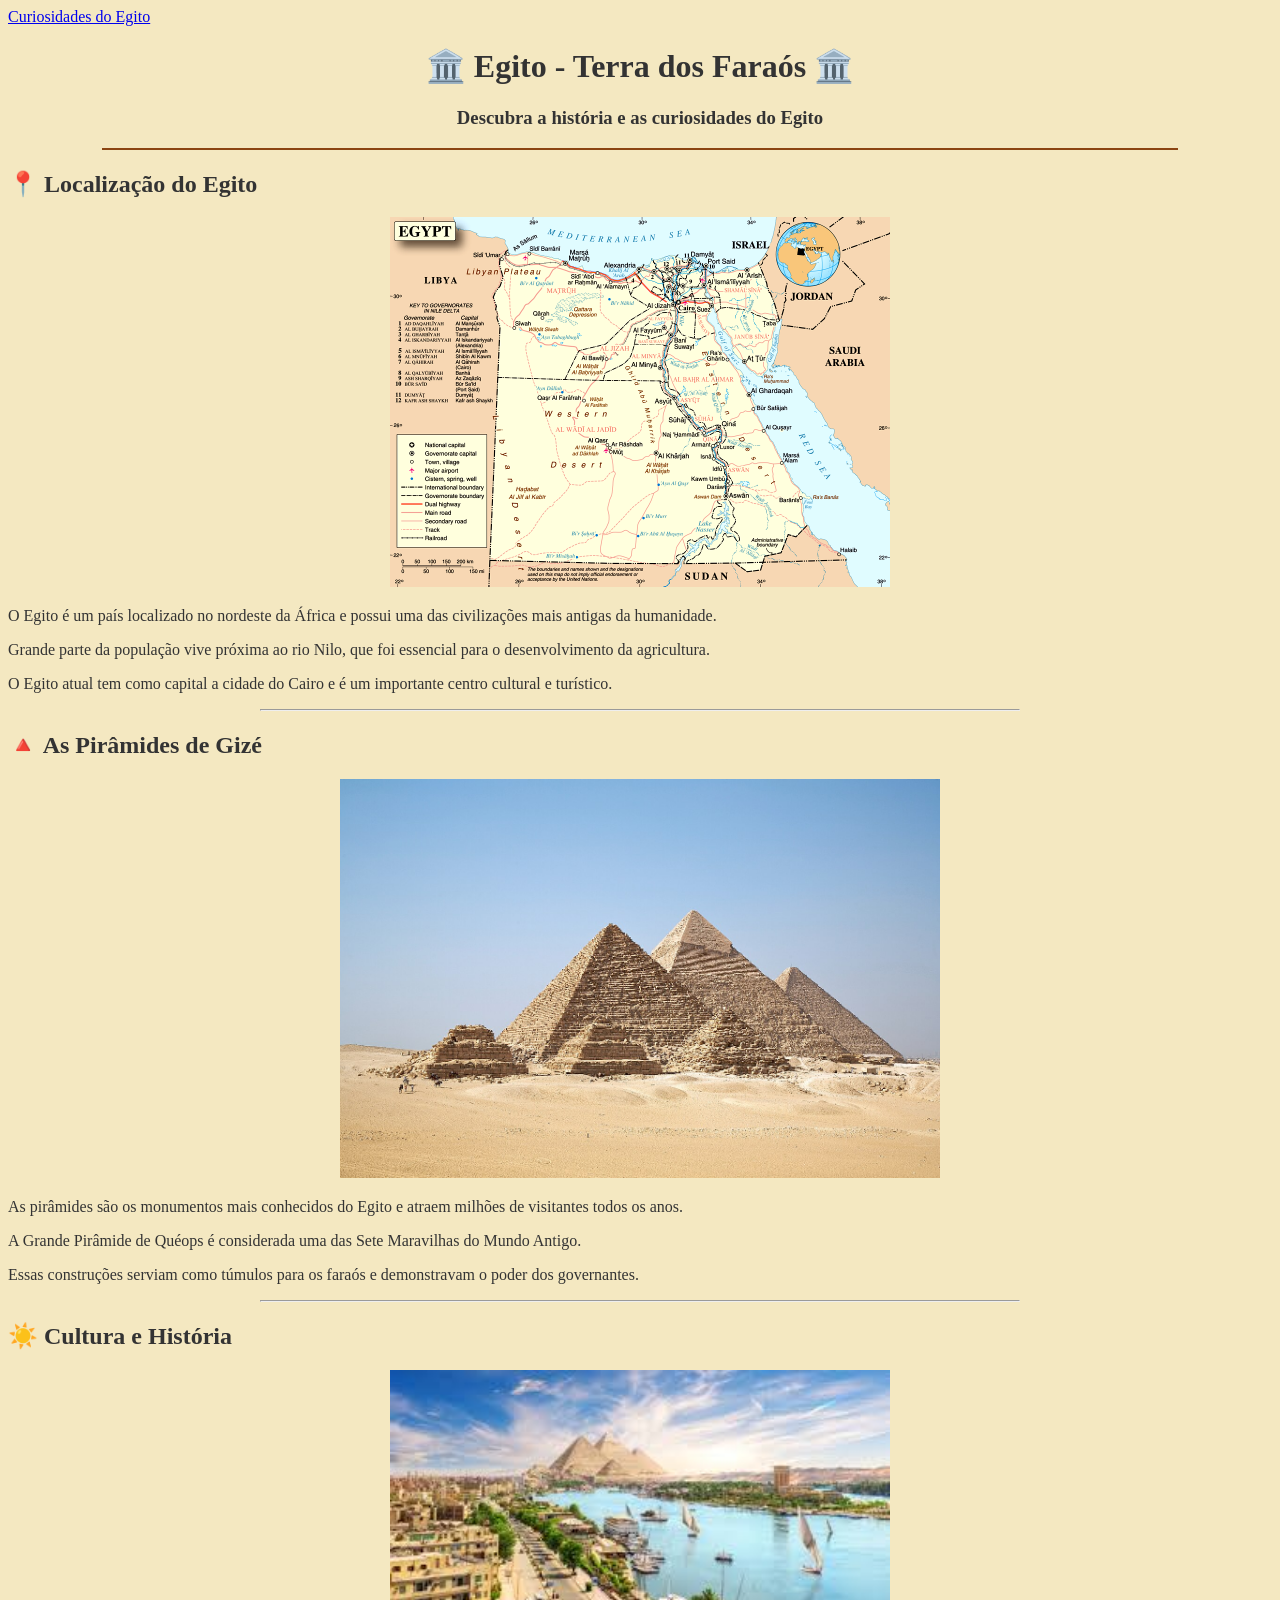
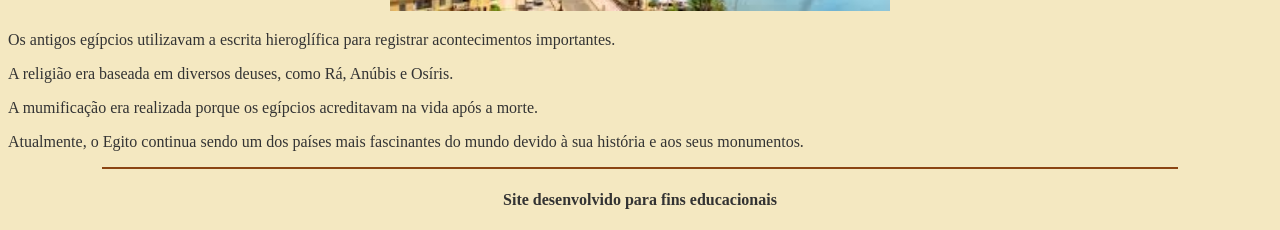
==== index.html @ 4d28ef53 ".S" ====
<!DOCTYPE html>
<html lang="en">
<head>
    <meta charset="UTF-8">
    <meta name="viewport" content="width=device-width, initial-scale=1.0">
    <title>Egito - Terra dos Faraós</title>
    <link rel="styleshet" href="style.css">
</head>

<body bgcolor="#F4E8C1" text="#333333">

<header>  <a href="https://ciatrip.com/egito-10-curiosidades/"> Curiosidades do Egito </a>  </header>
   

<center>
    <h1>🏛️ Egito - Terra dos Faraós 🏛️</h1>
    <h3>Descubra a história e as curiosidades do Egito</h3>
</center>

<hr width="85%" color="#8B4513">

<h2>📍 Localização do Egito</h2>

<center>
<img class="Mapa" src="mapa-do-egito-atual.png"
alt="Mapa do Egito"
width="500">
</center>

<p>
O Egito é um país localizado no nordeste da África e possui uma das civilizações mais antigas da humanidade.
</p>

<p>
Grande parte da população vive próxima ao rio Nilo, que foi essencial para o desenvolvimento da agricultura.
</p>

<p>
O Egito atual tem como capital a cidade do Cairo e é um importante centro cultural e turístico.
</p>

<hr width="60%">

<h2>🔺 As Pirâmides de Gizé</h2>

<center>
<img class="Pirâmides" src="All_Gizah_Pyramids.jpg"
alt="Pirâmides de Gizé"
width="600">
</center>

<p>
As pirâmides são os monumentos mais conhecidos do Egito e atraem milhões de visitantes todos os anos.
</p>

<p>
A Grande Pirâmide de Quéops é considerada uma das Sete Maravilhas do Mundo Antigo.
</p>

<p>
Essas construções serviam como túmulos para os faraós e demonstravam o poder dos governantes.
</p>

<hr width="60%">

<h2>☀️ Cultura e História</h2>

<center>
<img class="Nilo" src="images.jpeg"
alt="Paisagem do Egito"
width="500">
</center>

<p>
Os antigos egípcios utilizavam a escrita hieroglífica para registrar acontecimentos importantes.
</p>

<p>
A religião era baseada em diversos deuses, como Rá, Anúbis e Osíris.
</p>

<p>
A mumificação era realizada porque os egípcios acreditavam na vida após a morte.
</p>

<p>
Atualmente, o Egito continua sendo um dos países mais fascinantes do mundo devido à sua história e aos seus monumentos.
</p>

<hr width="85%" color="#8B4513">

<center>
<h4>Site desenvolvido para fins educacionais</h4>
</center>

</body>
</html>
---- style.css ----
body{
    background-color: indigo;
}
h1{
    color: aquamarine;
    font-style: unset;
}
.Mapa{width: 110%;}
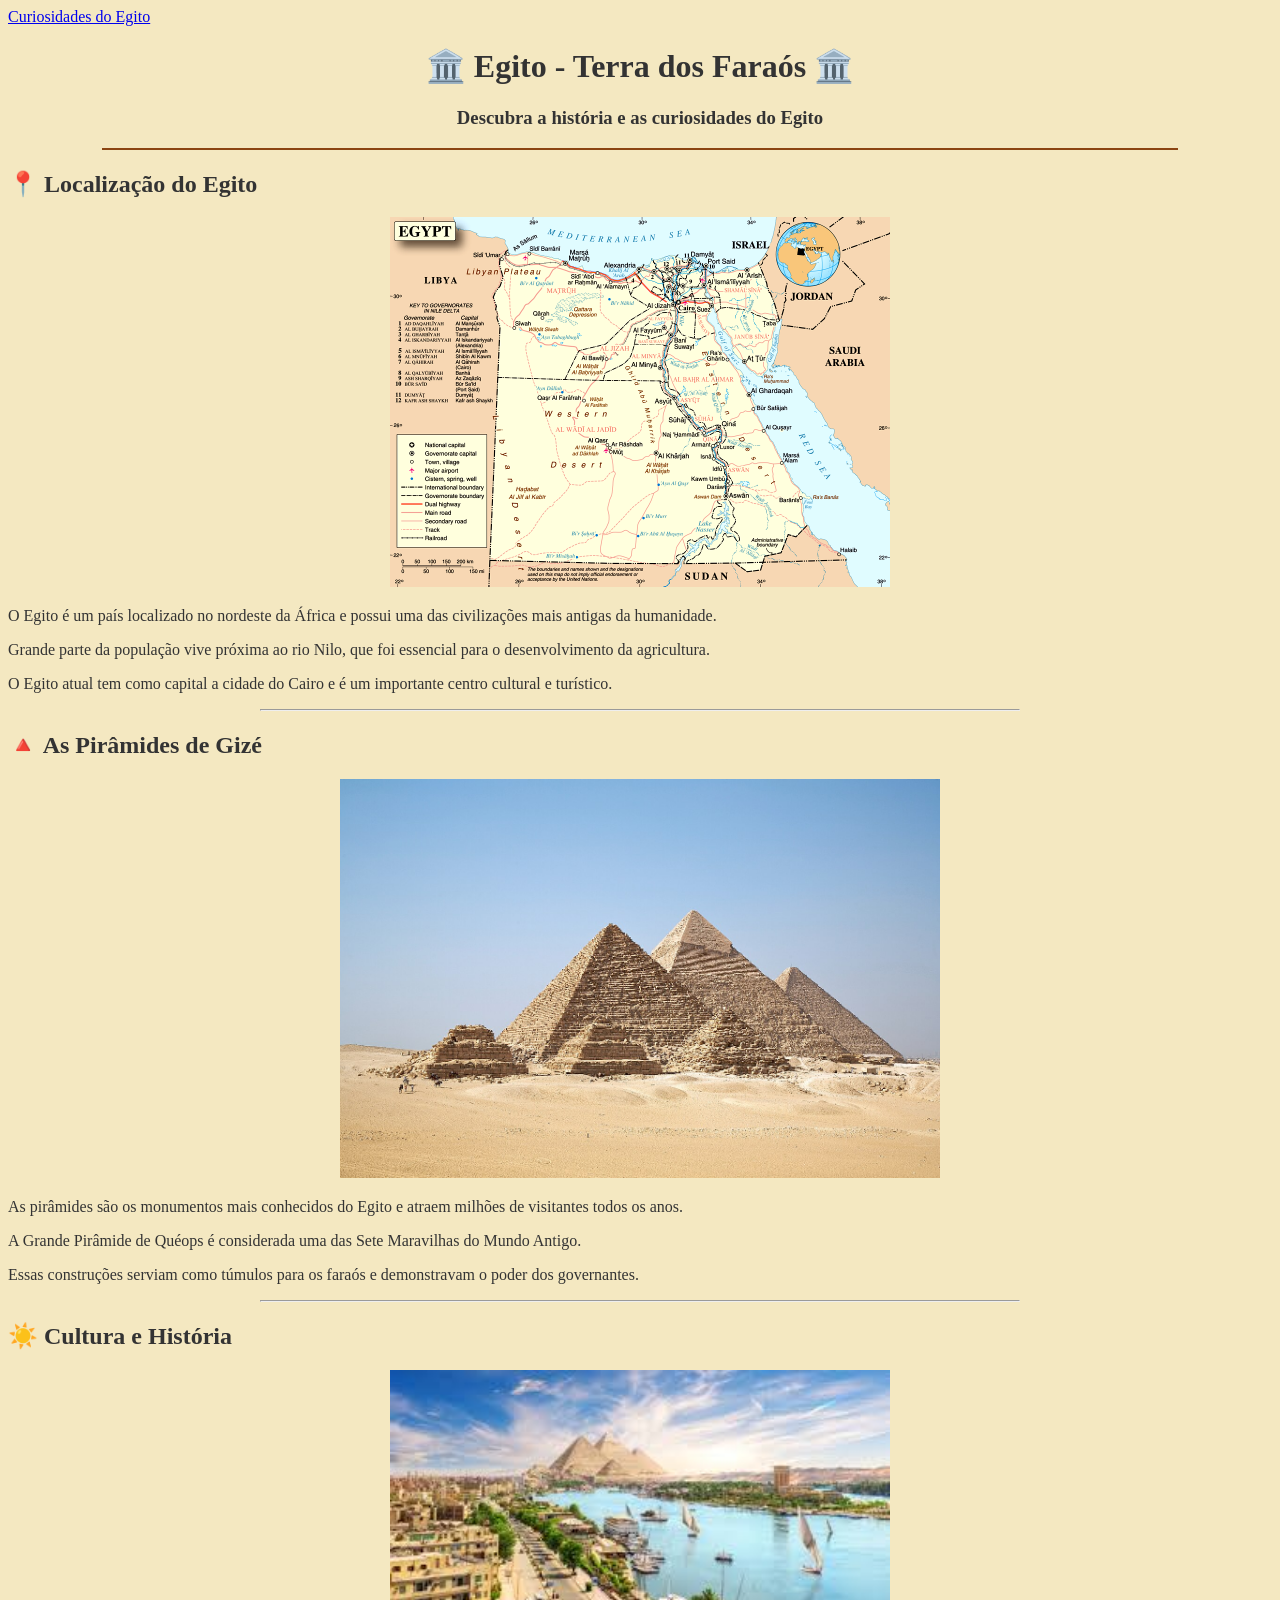
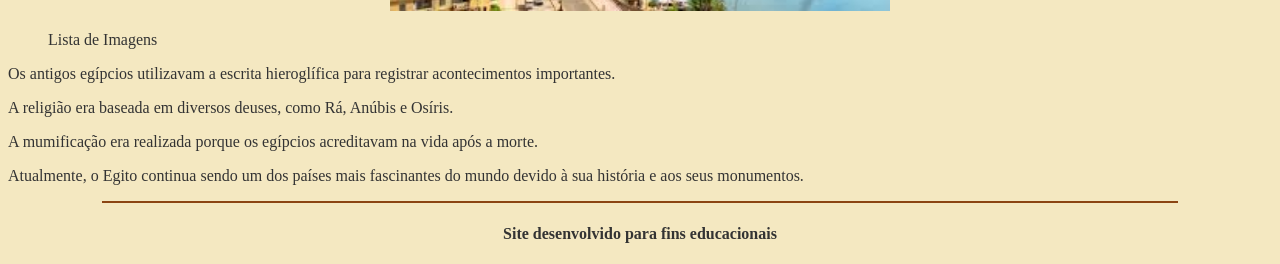
==== commit 0f5a85db: "...." ====
--- a/index.html
+++ b/index.html
@@ -71,6 +71,8 @@
 width="500">
 </center>
 
+<ul>Lista de Imagens</ul>
+
 <p>
 Os antigos egípcios utilizavam a escrita hieroglífica para registrar acontecimentos importantes.
 </p>
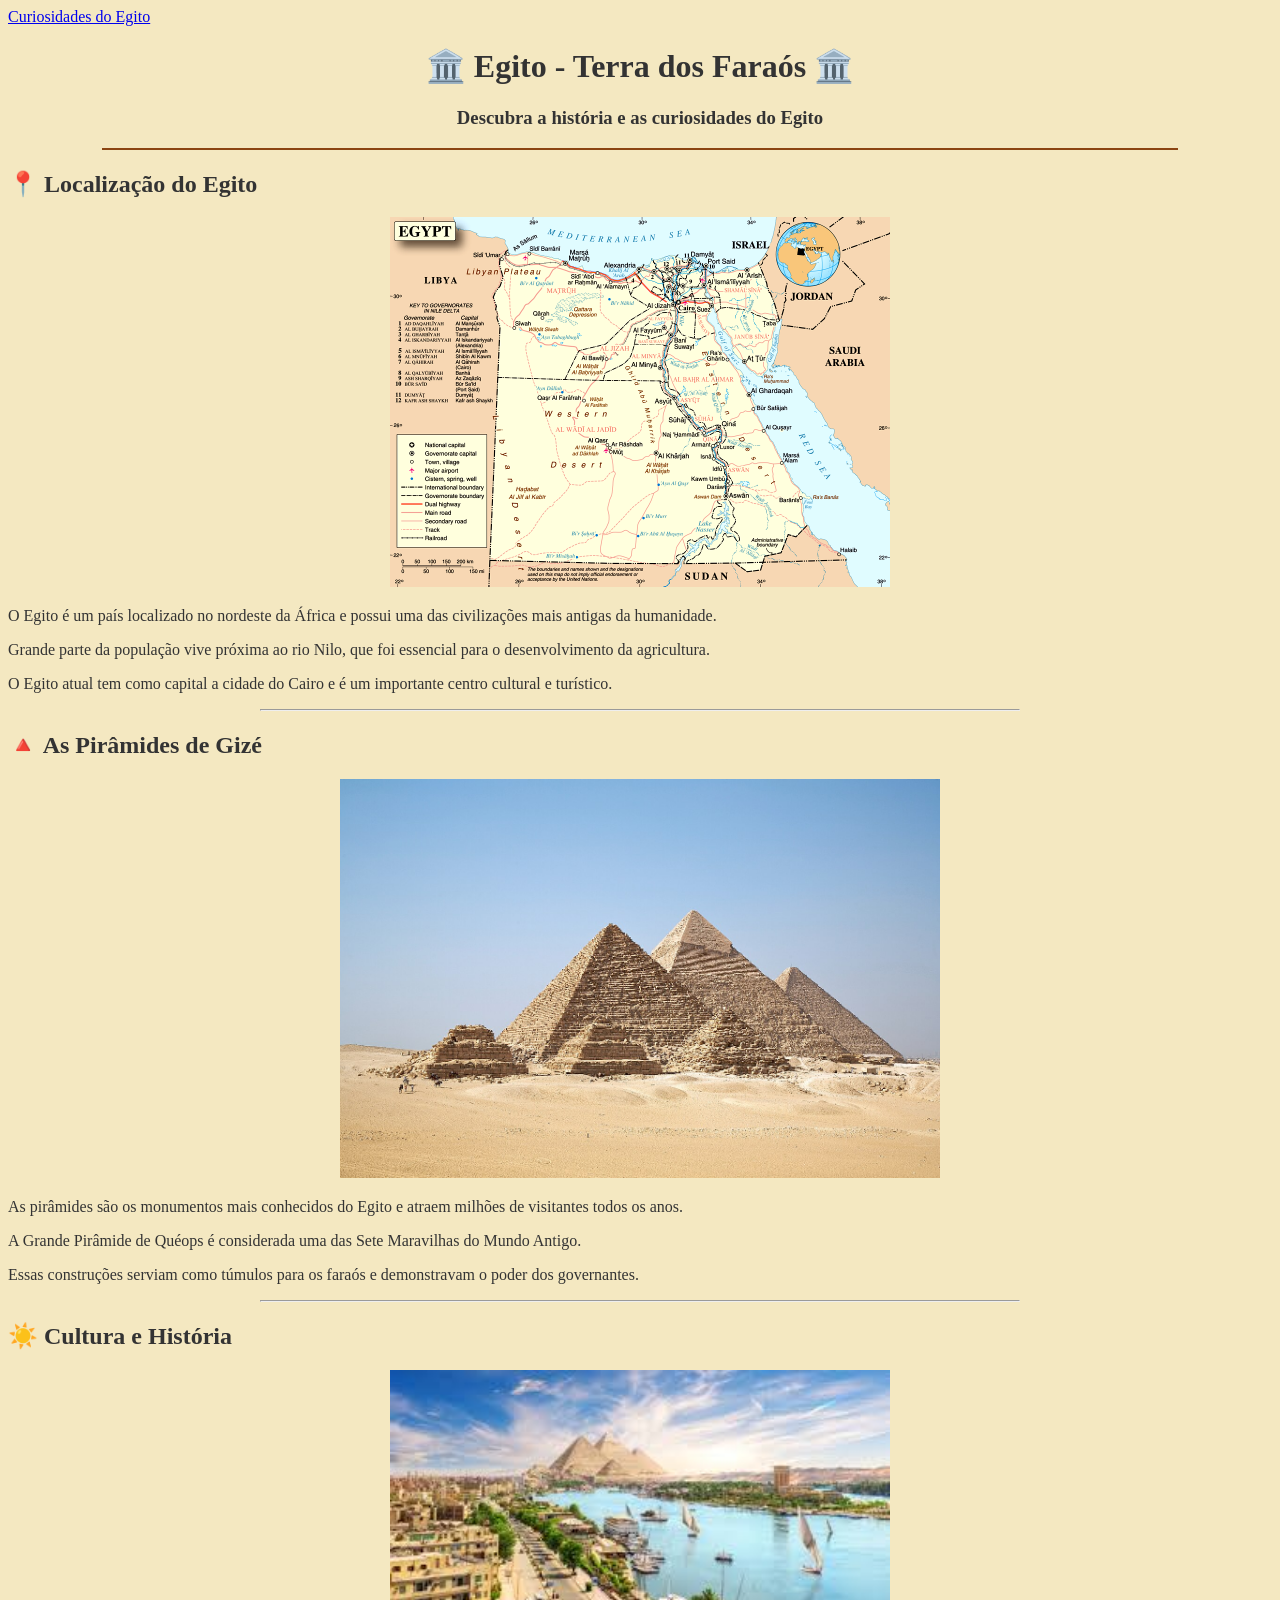
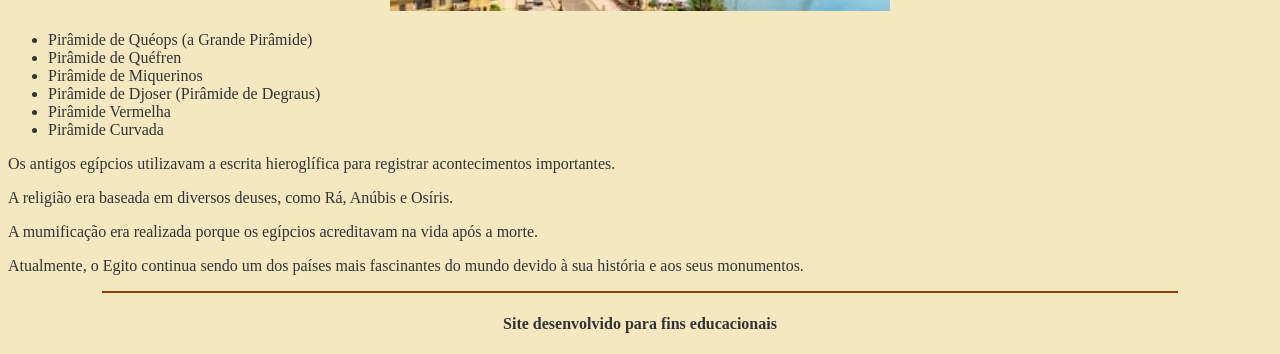
==== commit 028f0221: "SAAAAAAAFGHghhFhgdhjbdsbfhjsd" ====
--- a/index.html
+++ b/index.html
@@ -71,7 +71,14 @@
 width="500">
 </center>
 
-<ul>Lista de Imagens</ul>
+<ul>
+<li>Pirâmide de Quéops (a Grande Pirâmide)</li>
+<li>Pirâmide de Quéfren</li>
+<li>Pirâmide de Miquerinos</li>
+<li>Pirâmide de Djoser (Pirâmide de Degraus)</li>
+<li>Pirâmide Vermelha</li>
+<li>Pirâmide Curvada</li>
+</ul>
 
 <p>
 Os antigos egípcios utilizavam a escrita hieroglífica para registrar acontecimentos importantes.
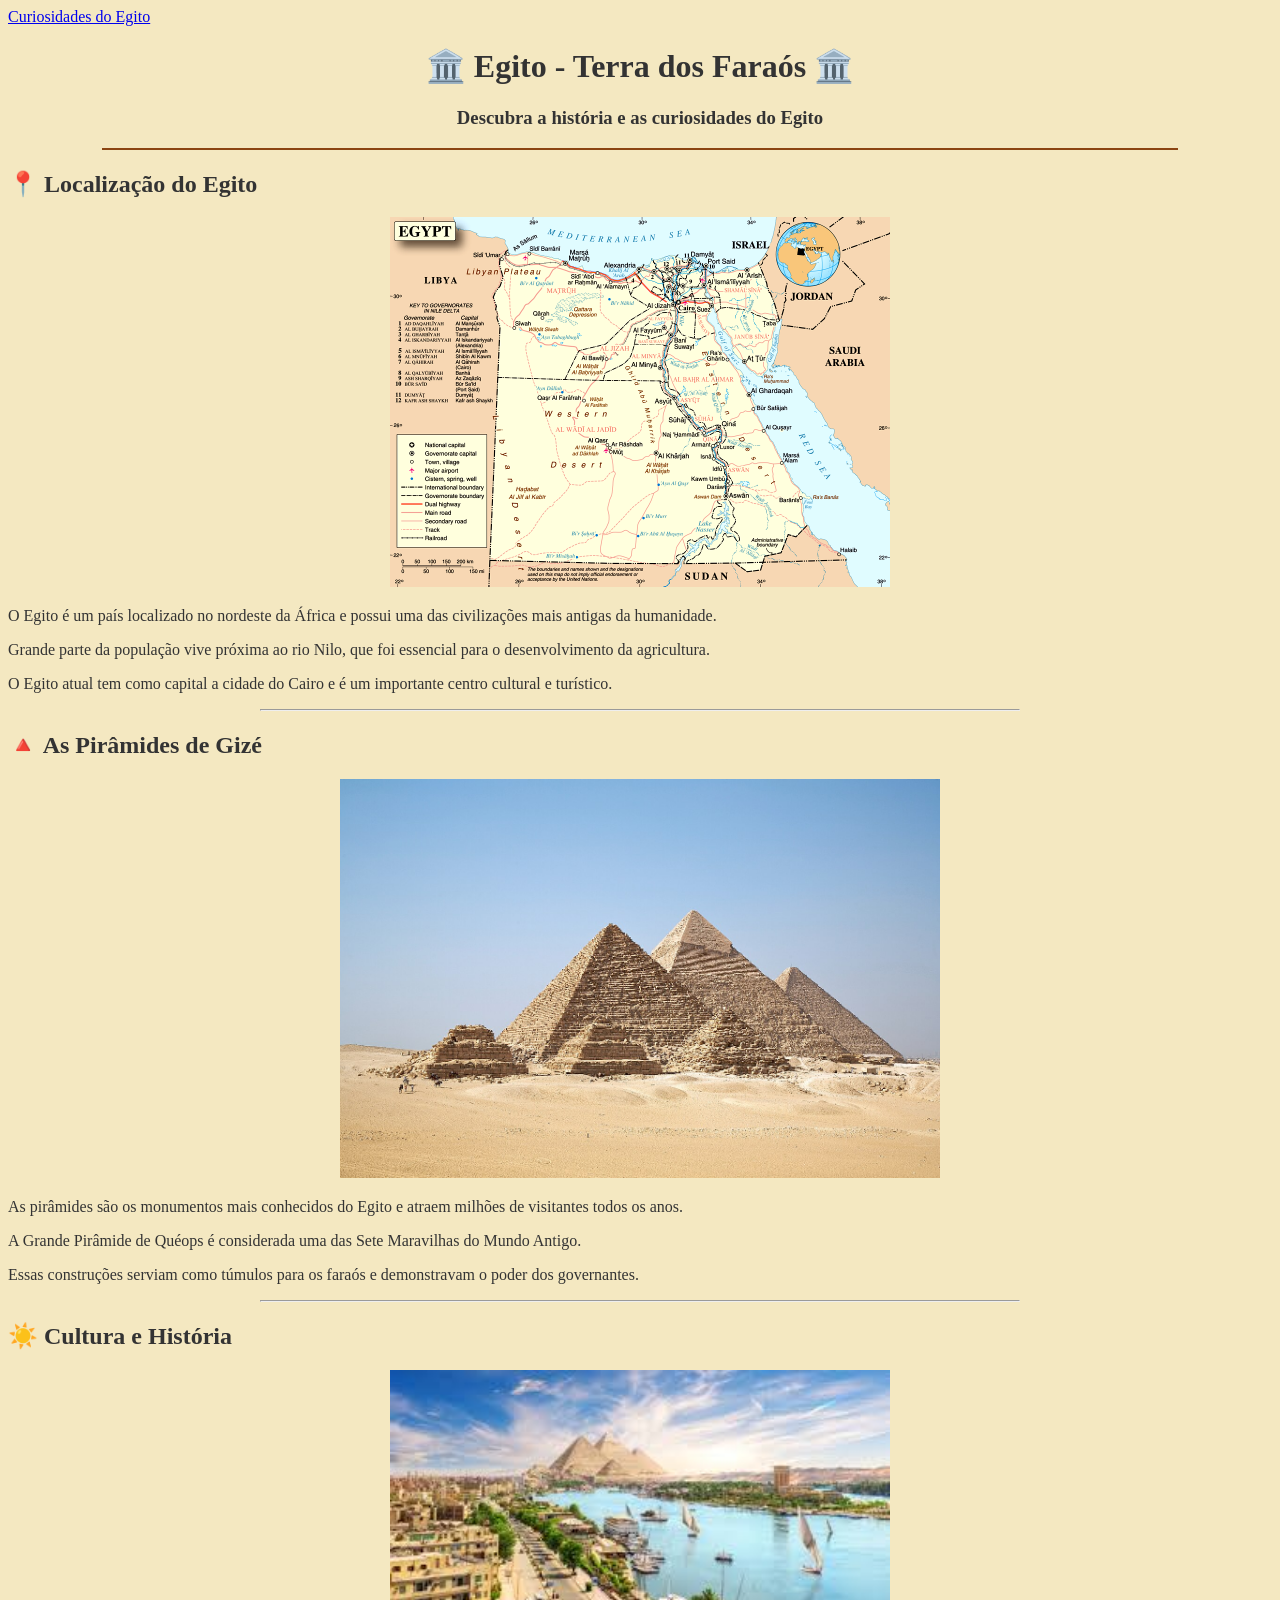
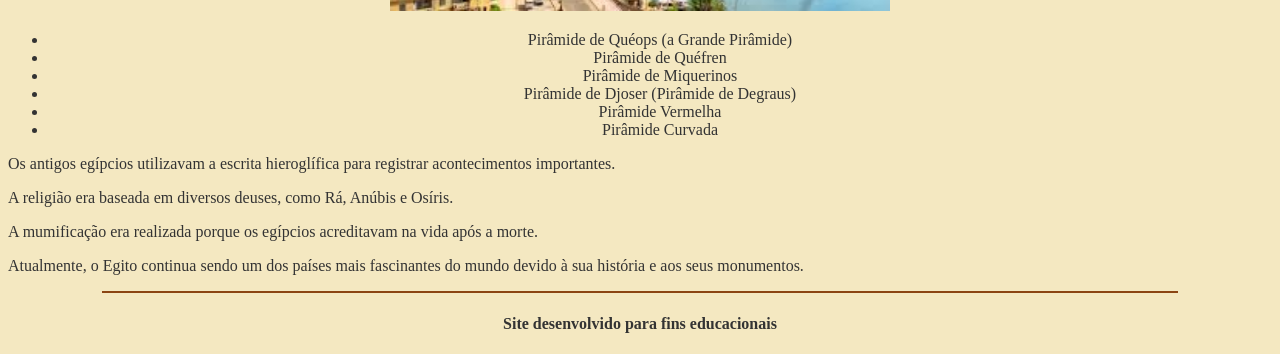
==== commit d916ad17: "FRoi" ====
--- a/index.html
+++ b/index.html
@@ -71,14 +71,24 @@
 width="500">
 </center>
 
+<center>
 <ul>
-<li>Pirâmide de Quéops (a Grande Pirâmide)</li>
-<li>Pirâmide de Quéfren</li>
-<li>Pirâmide de Miquerinos</li>
-<li>Pirâmide de Djoser (Pirâmide de Degraus)</li>
-<li>Pirâmide Vermelha</li>
-<li>Pirâmide Curvada</li>
+
+    <li>Pirâmide de Quéops (a Grande Pirâmide)</li>
+
+    <li>Pirâmide de Quéfren</li>
+
+    <li>Pirâmide de Miquerinos</li>
+
+    <li>Pirâmide de Djoser (Pirâmide de Degraus)</li>
+
+    <li>Pirâmide Vermelha</li>
+
+    <li>Pirâmide Curvada</li>
+
 </ul>
+
+</center>
 
 <p>
 Os antigos egípcios utilizavam a escrita hieroglífica para registrar acontecimentos importantes.
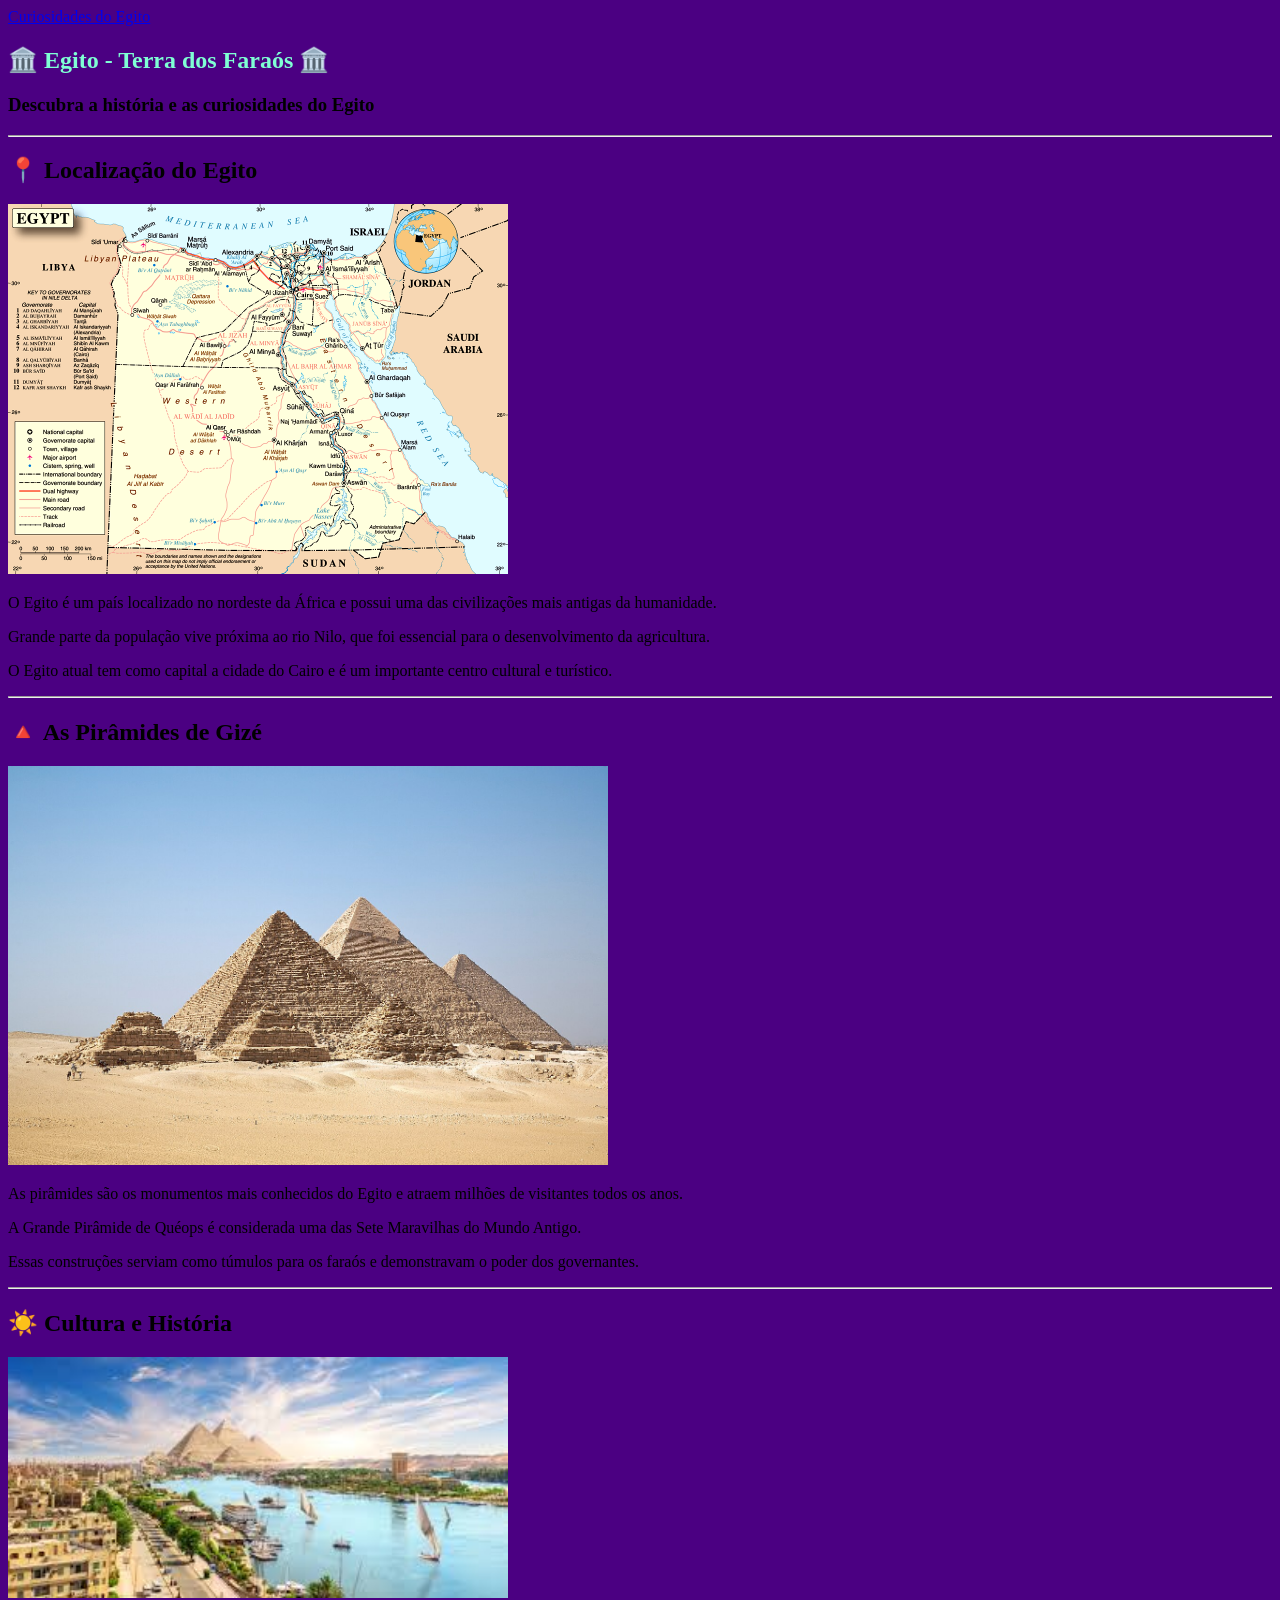
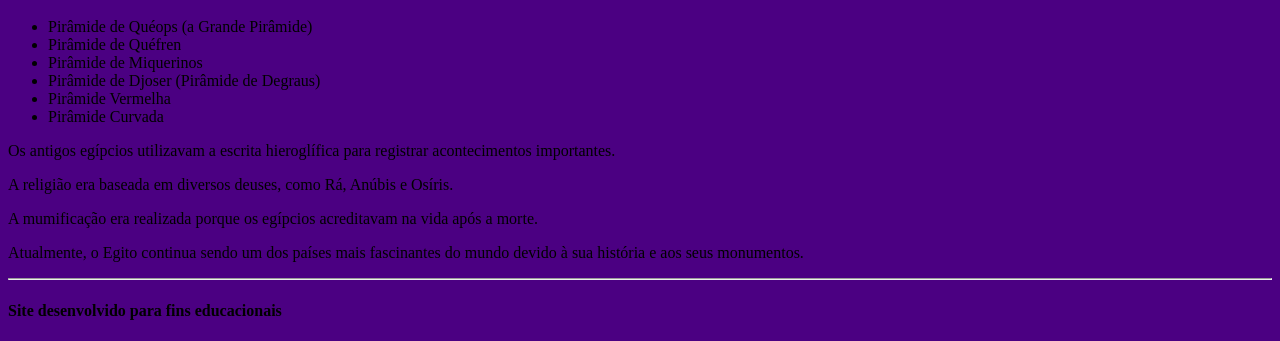
==== commit 1a64f0f8: "Update index.html" ====
--- a/index.html
+++ b/index.html
@@ -1,116 +1,135 @@
+
 <!DOCTYPE html>
-<html lang="en">
+<html lang="pt-BR">
 <head>
     <meta charset="UTF-8">
     <meta name="viewport" content="width=device-width, initial-scale=1.0">
+
     <title>Egito - Terra dos Faraós</title>
-    <link rel="styleshet" href="style.css">
+
+    <link rel="stylesheet" href="style.css">
 </head>
 
-<body bgcolor="#F4E8C1" text="#333333">
+<body>
 
-<header>  <a href="https://ciatrip.com/egito-10-curiosidades/"> Curiosidades do Egito </a>  </header>
-   
+    <header>
+        <a href="https://ciatrip.com/egito-10-curiosidades/">
+            Curiosidades do Egito
+        </a>
+    </header>
 
-<center>
-    <h1>🏛️ Egito - Terra dos Faraós 🏛️</h1>
-    <h3>Descubra a história e as curiosidades do Egito</h3>
-</center>
+    <main>
+        <section class="introducao">
+            <h1>🏛️ Egito - Terra dos Faraós 🏛️</h1>
+            <h3>Descubra a história e as curiosidades do Egito</h3>
+        </section>
 
-<hr width="85%" color="#8B4513">
+        <hr class="divisoria-principal">
 
-<h2>📍 Localização do Egito</h2>
+        <section>
+            <h2>📍 Localização do Egito</h2>
 
-<center>
-<img class="Mapa" src="mapa-do-egito-atual.png"
-alt="Mapa do Egito"
-width="500">
-</center>
+            <div class="imagem-centralizada">
+                <img class="mapa"
+                     src="mapa-do-egito-atual.png"
+                     alt="Mapa do Egito"
+                     width="500">
+            </div>
 
-<p>
-O Egito é um país localizado no nordeste da África e possui uma das civilizações mais antigas da humanidade.
-</p>
+            <p>
+                O Egito é um país localizado no nordeste da África
+                e possui uma das civilizações mais antigas da humanidade.
+            </p>
 
-<p>
-Grande parte da população vive próxima ao rio Nilo, que foi essencial para o desenvolvimento da agricultura.
-</p>
+            <p>
+                Grande parte da população vive próxima ao rio Nilo,
+                que foi essencial para o desenvolvimento da agricultura.
+            </p>
 
-<p>
-O Egito atual tem como capital a cidade do Cairo e é um importante centro cultural e turístico.
-</p>
+            <p>
+                O Egito atual tem como capital a cidade do Cairo
+                e é um importante centro cultural e turístico.
+            </p>
+        </section>
 
-<hr width="60%">
+        <hr class="divisoria-secao">
 
-<h2>🔺 As Pirâmides de Gizé</h2>
+        <section>
+            <h2>🔺 As Pirâmides de Gizé</h2>
 
-<center>
-<img class="Pirâmides" src="All_Gizah_Pyramids.jpg"
-alt="Pirâmides de Gizé"
-width="600">
-</center>
+            <div class="imagem-centralizada">
+                <img class="piramides"
+                     src="All_Gizah_Pyramids.jpg"
+                     alt="Pirâmides de Gizé"
+                     width="600">
+            </div>
 
-<p>
-As pirâmides são os monumentos mais conhecidos do Egito e atraem milhões de visitantes todos os anos.
-</p>
+            <p>
+                As pirâmides são os monumentos mais conhecidos do Egito
+                e atraem milhões de visitantes todos os anos.
+            </p>
 
-<p>
-A Grande Pirâmide de Quéops é considerada uma das Sete Maravilhas do Mundo Antigo.
-</p>
+            <p>
+                A Grande Pirâmide de Quéops é considerada uma das
+                Sete Maravilhas do Mundo Antigo.
+            </p>
 
-<p>
-Essas construções serviam como túmulos para os faraós e demonstravam o poder dos governantes.
-</p>
+            <p>
+                Essas construções serviam como túmulos para os faraós
+                e demonstravam o poder dos governantes.
+            </p>
+        </section>
 
-<hr width="60%">
+        <hr class="divisoria-secao">
 
-<h2>☀️ Cultura e História</h2>
+        <section>
+            <h2>☀️ Cultura e História</h2>
 
-<center>
-<img class="Nilo" src="images.jpeg"
-alt="Paisagem do Egito"
-width="500">
-</center>
+            <div class="imagem-centralizada">
+                <img class="nilo"
+                     src="images.jpeg"
+                     alt="Paisagem do Egito"
+                     width="500">
+            </div>
 
-<center>
-<ul>
+            <ul class="lista-piramides">
+                <li>Pirâmide de Quéops (a Grande Pirâmide)</li>
+                <li>Pirâmide de Quéfren</li>
+                <li>Pirâmide de Miquerinos</li>
+                <li>Pirâmide de Djoser (Pirâmide de Degraus)</li>
+                <li>Pirâmide Vermelha</li>
+                <li>Pirâmide Curvada</li>
+            </ul>
 
-    <li>Pirâmide de Quéops (a Grande Pirâmide)</li>
+            <p>
+                Os antigos egípcios utilizavam a escrita hieroglífica
+                para registrar acontecimentos importantes.
+            </p>
 
-    <li>Pirâmide de Quéfren</li>
+            <p>
+                A religião era baseada em diversos deuses,
+                como Rá, Anúbis e Osíris.
+            </p>
 
-    <li>Pirâmide de Miquerinos</li>
+            <p>
+                A mumificação era realizada porque os egípcios
+                acreditavam na vida após a morte.
+            </p>
 
-    <li>Pirâmide de Djoser (Pirâmide de Degraus)</li>
+            <p>
+                Atualmente, o Egito continua sendo um dos países
+                mais fascinantes do mundo devido à sua história
+                e aos seus monumentos.
+            </p>
+        </section>
 
-    <li>Pirâmide Vermelha</li>
+        <hr class="divisoria-principal">
 
-    <li>Pirâmide Curvada</li>
+    </main>
 
-</ul>
-
-</center>
-
-<p>
-Os antigos egípcios utilizavam a escrita hieroglífica para registrar acontecimentos importantes.
-</p>
-
-<p>
-A religião era baseada em diversos deuses, como Rá, Anúbis e Osíris.
-</p>
-
-<p>
-A mumificação era realizada porque os egípcios acreditavam na vida após a morte.
-</p>
-
-<p>
-Atualmente, o Egito continua sendo um dos países mais fascinantes do mundo devido à sua história e aos seus monumentos.
-</p>
-
-<hr width="85%" color="#8B4513">
-
-<center>
-<h4>Site desenvolvido para fins educacionais</h4>
-</center>
+    <footer>
+        <h4>Site desenvolvido para fins educacionais</h4>
+    </footer>
 
 </body>
 </html>
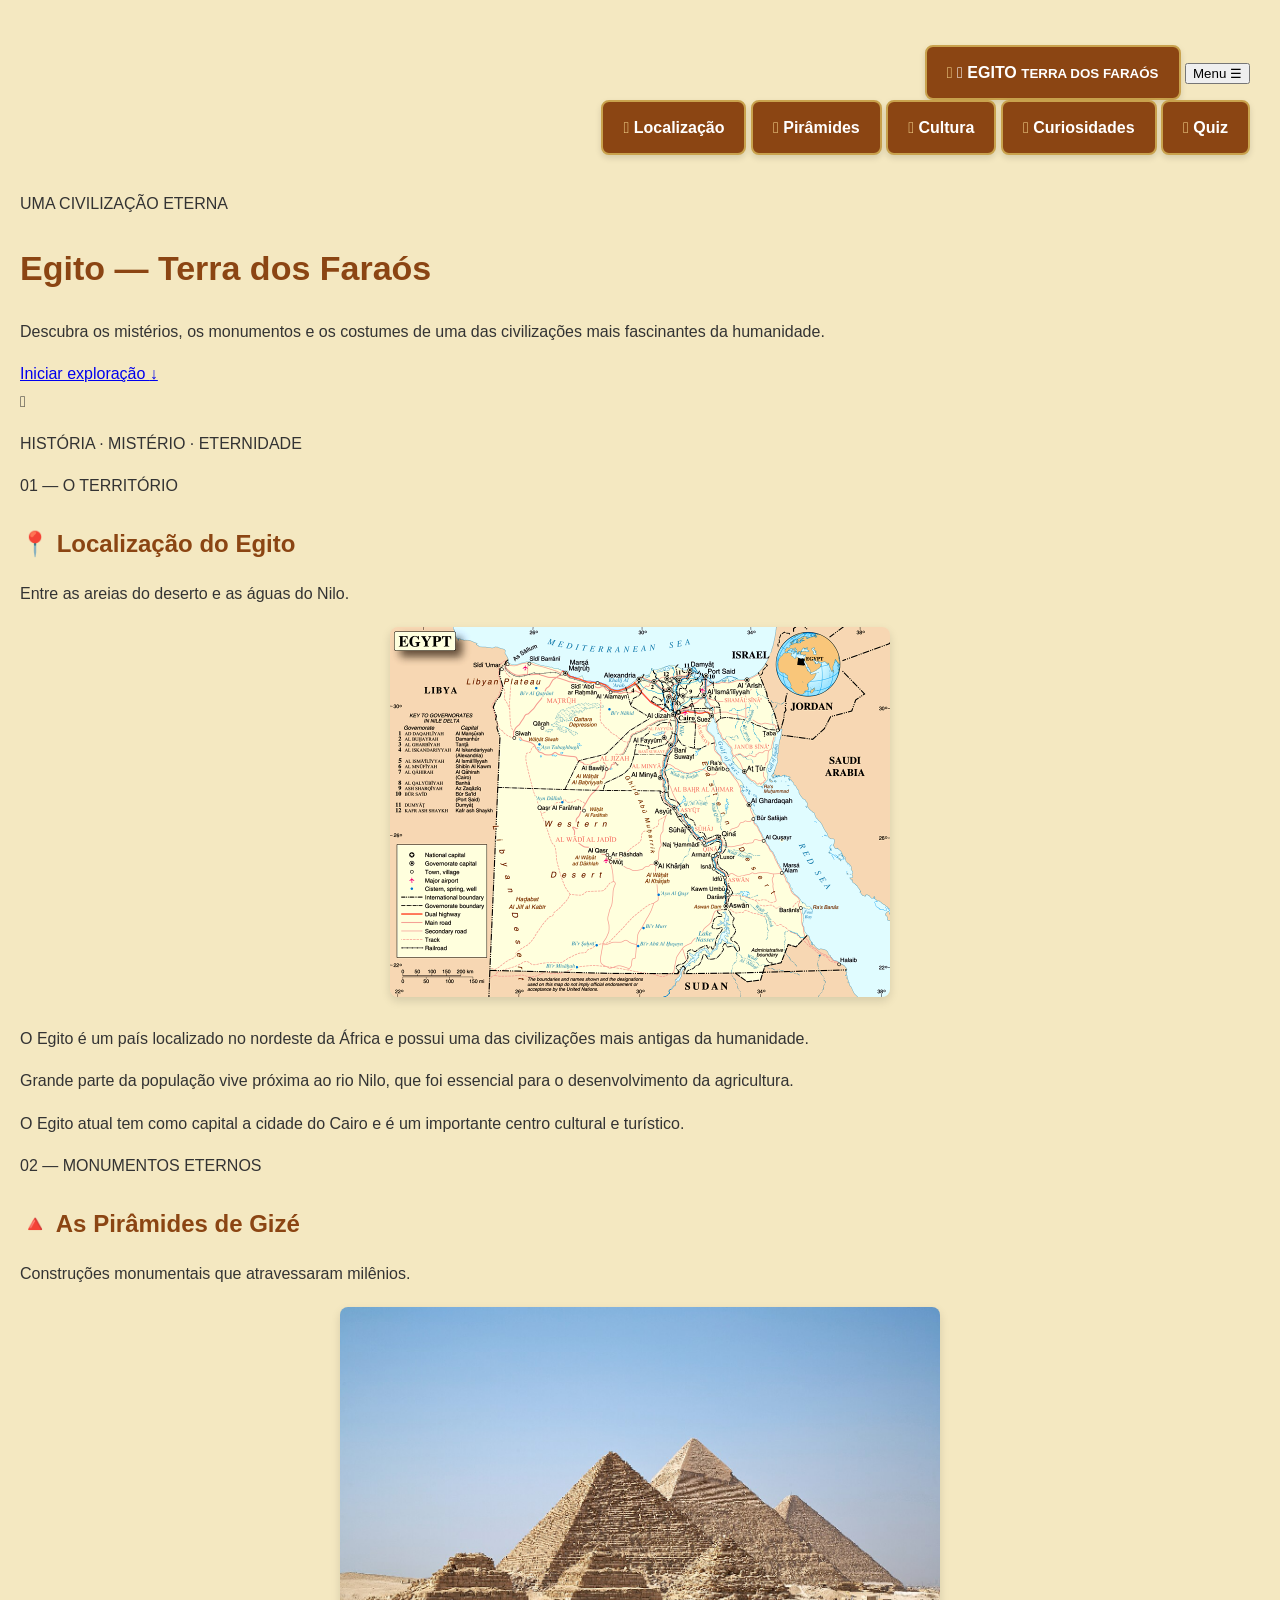
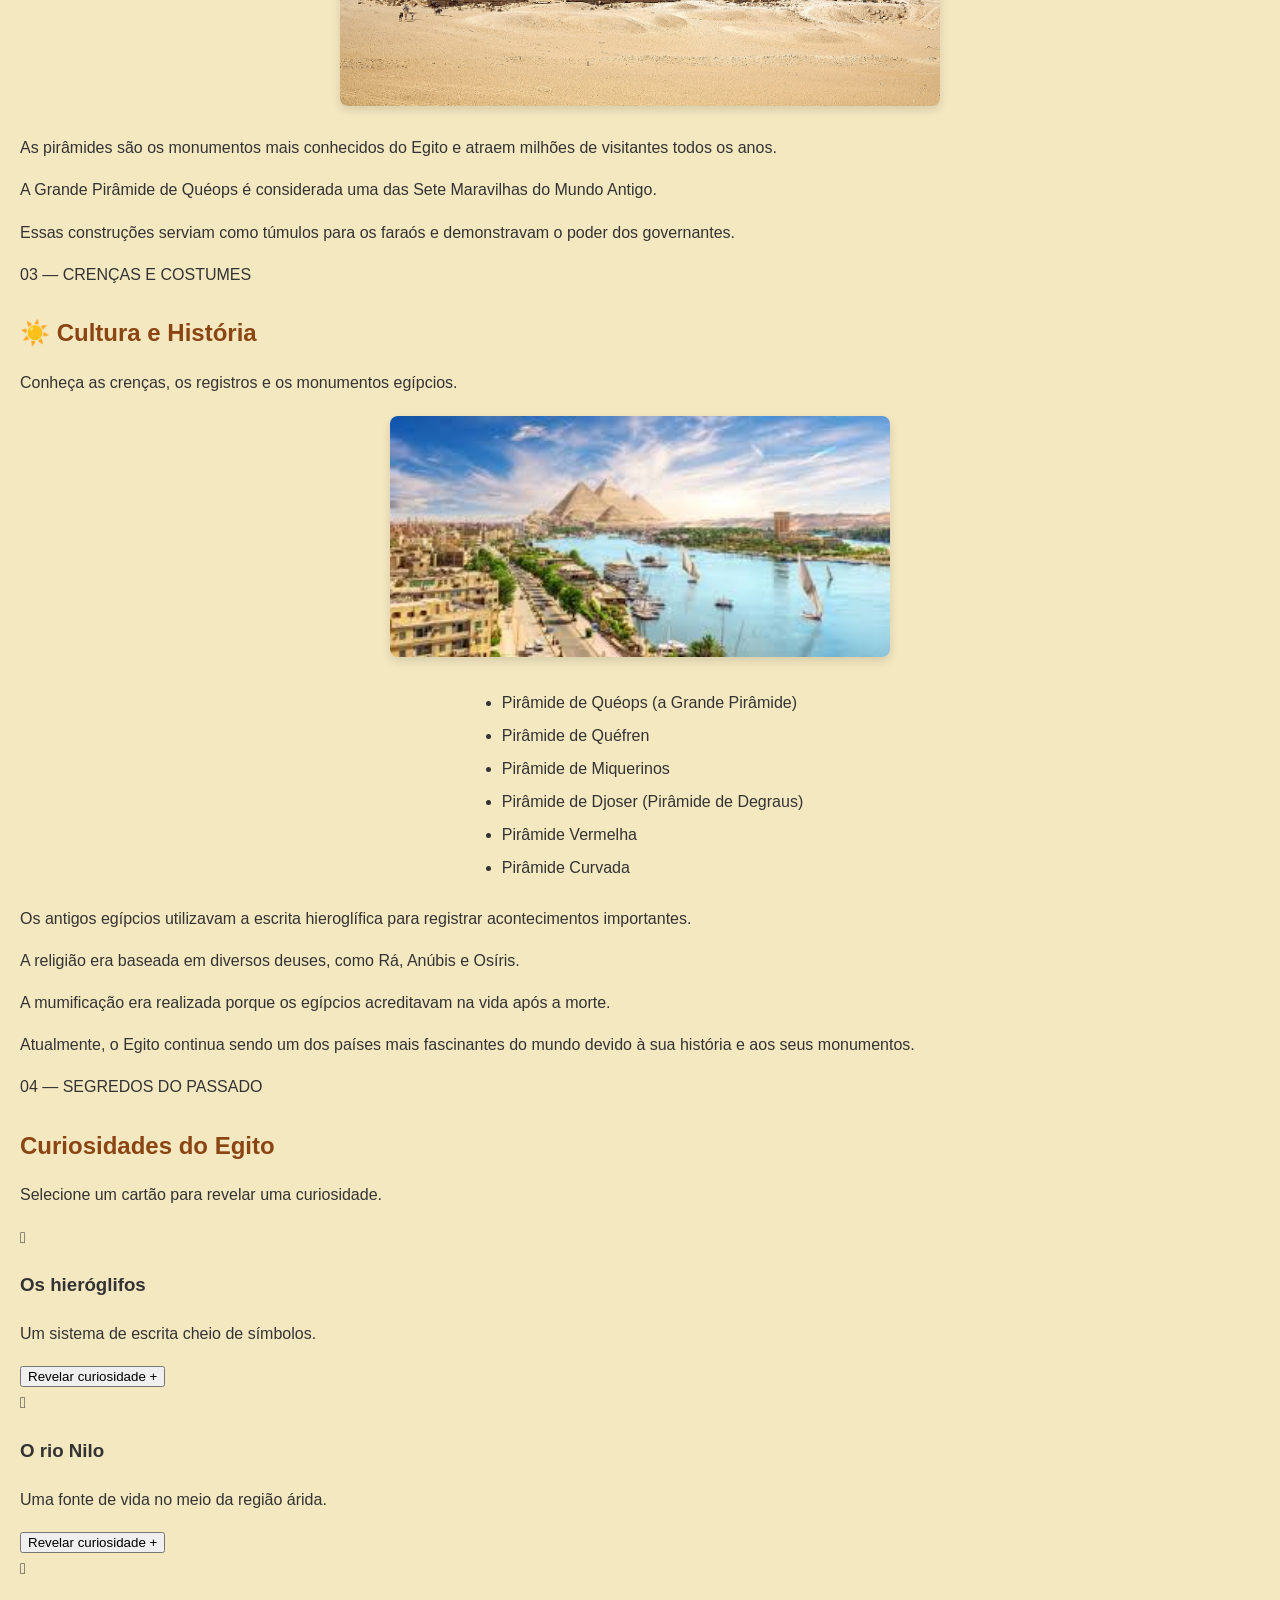
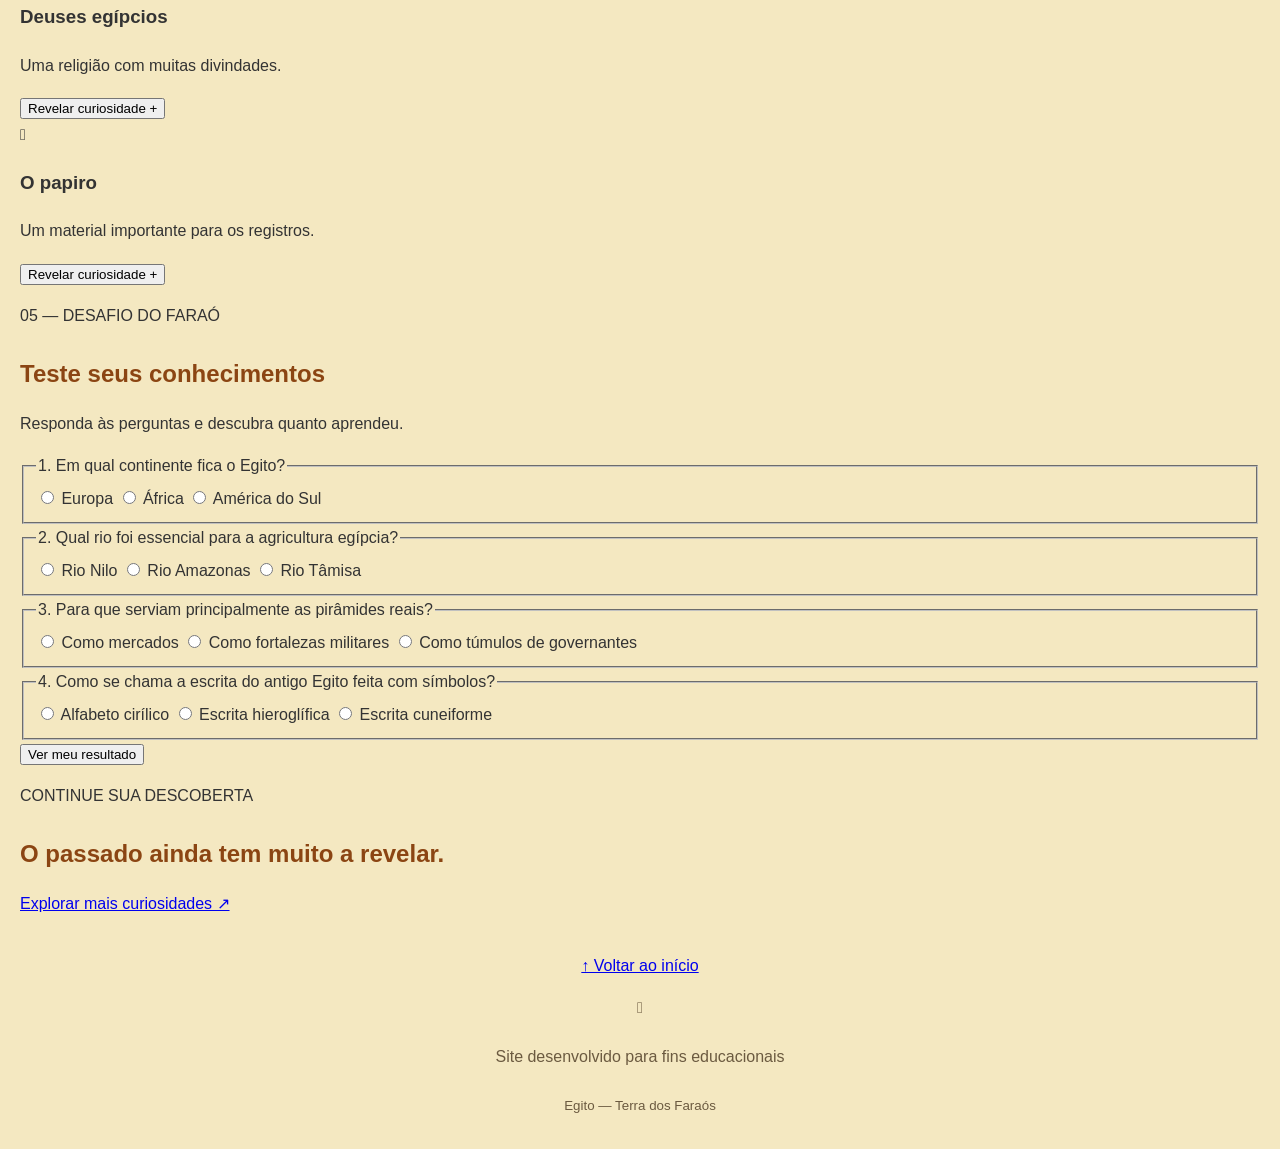
==== commit 928824a0: "Update index.html" ====
--- a/index.html
+++ b/index.html
@@ -5,91 +5,139 @@
     <meta charset="UTF-8">
     <meta name="viewport" content="width=device-width, initial-scale=1.0">
 
+    <meta name="theme-color" content="#11100D">
+    <meta name="description" content="Explore a história, as pirâmides e a cultura do Egito Antigo.">
+
     <title>Egito - Terra dos Faraós</title>
 
     <link rel="stylesheet" href="style.css">
+    <script src="script.js" defer></script>
 </head>
 
 <body>
-
-    <header>
-        <a href="https://ciatrip.com/egito-10-curiosidades/">
-            Curiosidades do Egito
+    <header class="cabecalho">
+        <a class="marca" href="#inicio" aria-label="Voltar ao início">
+            <span class="simbolo">𓂀</span>
+            <span>EGITO <small>TERRA DOS FARAÓS</small></span>
         </a>
+
+        <button class="menu-alternar"
+                type="button"
+                aria-expanded="false"
+                aria-controls="menu-principal">
+            Menu ☰
+        </button>
+
+        <nav class="navegacao" id="menu-principal" aria-label="Navegação principal">
+            <a href="#localizacao">Localização</a>
+            <a href="#piramides">Pirâmides</a>
+            <a href="#cultura">Cultura</a>
+            <a href="#curiosidades">Curiosidades</a>
+            <a href="#quiz">Quiz</a>
+        </nav>
     </header>
 
     <main>
-        <section class="introducao">
-            <h1>🏛️ Egito - Terra dos Faraós 🏛️</h1>
-            <h3>Descubra a história e as curiosidades do Egito</h3>
-        </section>
-
-        <hr class="divisoria-principal">
-
-        <section>
-            <h2>📍 Localização do Egito</h2>
+        <section class="hero" id="inicio">
+            <div class="hero-conteudo">
+                <p class="sobretitulo">UMA CIVILIZAÇÃO ETERNA</p>
+
+                <h1>Egito <span>— Terra dos Faraós</span></h1>
+
+                <p class="hero-descricao">
+                    Descubra os mistérios, os monumentos e os costumes
+                    de uma das civilizações mais fascinantes da humanidade.
+                </p>
+
+                <a class="botao-dourado" href="#localizacao">
+                    Iniciar exploração <span aria-hidden="true">↓</span>
+                </a>
+            </div>
+
+            <div class="hero-decoracao" aria-hidden="true">𓂀</div>
+
+            <p class="hero-rodape">HISTÓRIA · MISTÉRIO · ETERNIDADE</p>
+        </section>
+
+        <section class="secao" id="localizacao">
+            <div class="titulo-secao">
+                <p class="sobretitulo">01 — O TERRITÓRIO</p>
+                <h2>📍 Localização do Egito</h2>
+                <p>Entre as areias do deserto e as águas do Nilo.</p>
+            </div>
 
             <div class="imagem-centralizada">
                 <img class="mapa"
                      src="mapa-do-egito-atual.png"
-                     alt="Mapa do Egito"
-                     width="500">
-            </div>
-
-            <p>
-                O Egito é um país localizado no nordeste da África
-                e possui uma das civilizações mais antigas da humanidade.
-            </p>
-
-            <p>
-                Grande parte da população vive próxima ao rio Nilo,
-                que foi essencial para o desenvolvimento da agricultura.
-            </p>
-
-            <p>
-                O Egito atual tem como capital a cidade do Cairo
-                e é um importante centro cultural e turístico.
-            </p>
-        </section>
-
-        <hr class="divisoria-secao">
-
-        <section>
-            <h2>🔺 As Pirâmides de Gizé</h2>
+                     alt="Mapa do Egito atual"
+                     width="500"
+                     loading="lazy">
+            </div>
+
+            <div class="texto-secao">
+                <p>
+                    O Egito é um país localizado no nordeste da África
+                    e possui uma das civilizações mais antigas da humanidade.
+                </p>
+
+                <p>
+                    Grande parte da população vive próxima ao rio Nilo,
+                    que foi essencial para o desenvolvimento da agricultura.
+                </p>
+
+                <p>
+                    O Egito atual tem como capital a cidade do Cairo
+                    e é um importante centro cultural e turístico.
+                </p>
+            </div>
+        </section>
+
+        <section class="secao secao-alternada" id="piramides">
+            <div class="titulo-secao">
+                <p class="sobretitulo">02 — MONUMENTOS ETERNOS</p>
+                <h2>🔺 As Pirâmides de Gizé</h2>
+                <p>Construções monumentais que atravessaram milênios.</p>
+            </div>
 
             <div class="imagem-centralizada">
                 <img class="piramides"
                      src="All_Gizah_Pyramids.jpg"
-                     alt="Pirâmides de Gizé"
-                     width="600">
-            </div>
-
-            <p>
-                As pirâmides são os monumentos mais conhecidos do Egito
-                e atraem milhões de visitantes todos os anos.
-            </p>
-
-            <p>
-                A Grande Pirâmide de Quéops é considerada uma das
-                Sete Maravilhas do Mundo Antigo.
-            </p>
-
-            <p>
-                Essas construções serviam como túmulos para os faraós
-                e demonstravam o poder dos governantes.
-            </p>
-        </section>
-
-        <hr class="divisoria-secao">
-
-        <section>
-            <h2>☀️ Cultura e História</h2>
+                     alt="As pirâmides do complexo de Gizé"
+                     width="600"
+                     loading="lazy">
+            </div>
+
+            <div class="texto-secao">
+                <p>
+                    As pirâmides são os monumentos mais conhecidos do Egito
+                    e atraem milhões de visitantes todos os anos.
+                </p>
+
+                <p>
+                    A Grande Pirâmide de Quéops é considerada uma das
+                    Sete Maravilhas do Mundo Antigo.
+                </p>
+
+                <p>
+                    Essas construções serviam como túmulos para os faraós
+                    e demonstravam o poder dos governantes.
+                </p>
+            </div>
+        </section>
+
+        <section class="secao" id="cultura">
+            <div class="titulo-secao">
+                <p class="sobretitulo">03 — CRENÇAS E COSTUMES</p>
+                <h2>☀️ Cultura e História</h2>
+                <p>Conheça as crenças, os registros e os monumentos egípcios.</p>
+            </div>
 
             <div class="imagem-centralizada">
                 <img class="nilo"
                      src="images.jpeg"
                      alt="Paisagem do Egito"
-                     width="500">
+                     width="500"
+                     loading="lazy">
             </div>
 
             <ul class="lista-piramides">
@@ -101,35 +149,167 @@
                 <li>Pirâmide Curvada</li>
             </ul>
 
-            <p>
-                Os antigos egípcios utilizavam a escrita hieroglífica
-                para registrar acontecimentos importantes.
-            </p>
-
-            <p>
-                A religião era baseada em diversos deuses,
-                como Rá, Anúbis e Osíris.
-            </p>
-
-            <p>
-                A mumificação era realizada porque os egípcios
-                acreditavam na vida após a morte.
-            </p>
-
-            <p>
-                Atualmente, o Egito continua sendo um dos países
-                mais fascinantes do mundo devido à sua história
-                e aos seus monumentos.
-            </p>
-        </section>
-
-        <hr class="divisoria-principal">
-
+            <div class="texto-secao">
+                <p>
+                    Os antigos egípcios utilizavam a escrita hieroglífica
+                    para registrar acontecimentos importantes.
+                </p>
+
+                <p>
+                    A religião era baseada em diversos deuses,
+                    como Rá, Anúbis e Osíris.
+                </p>
+
+                <p>
+                    A mumificação era realizada porque os egípcios
+                    acreditavam na vida após a morte.
+                </p>
+
+                <p>
+                    Atualmente, o Egito continua sendo um dos países
+                    mais fascinantes do mundo devido à sua história
+                    e aos seus monumentos.
+                </p>
+            </div>
+        </section>
+
+        <section class="secao secao-alternada" id="curiosidades">
+            <div class="titulo-secao">
+                <p class="sobretitulo">04 — SEGREDOS DO PASSADO</p>
+                <h2>Curiosidades do Egito</h2>
+                <p>Selecione um cartão para revelar uma curiosidade.</p>
+            </div>
+
+            <div class="grade-curiosidades">
+                <article class="cartao-curiosidade">
+                    <span class="cartao-icone" aria-hidden="true">𓆣</span>
+                    <h3>Os hieróglifos</h3>
+                    <p>Um sistema de escrita cheio de símbolos.</p>
+                    <button class="botao-revelar"
+                            type="button"
+                            aria-expanded="false">
+                        Revelar curiosidade +
+                    </button>
+                    <p class="resposta-curiosidade" hidden>
+                        Os hieróglifos podiam representar sons, palavras
+                        ou ideias e eram usados em templos, monumentos
+                        e outros registros.
+                    </p>
+                </article>
+
+                <article class="cartao-curiosidade">
+                    <span class="cartao-icone" aria-hidden="true">𓇳</span>
+                    <h3>O rio Nilo</h3>
+                    <p>Uma fonte de vida no meio da região árida.</p>
+                    <button class="botao-revelar"
+                            type="button"
+                            aria-expanded="false">
+                        Revelar curiosidade +
+                    </button>
+                    <p class="resposta-curiosidade" hidden>
+                        As cheias do Nilo depositavam sedimentos férteis
+                        nas margens, favorecendo a agricultura e o
+                        desenvolvimento das cidades.
+                    </p>
+                </article>
+
+                <article class="cartao-curiosidade">
+                    <span class="cartao-icone" aria-hidden="true">𓅃</span>
+                    <h3>Deuses egípcios</h3>
+                    <p>Uma religião com muitas divindades.</p>
+                    <button class="botao-revelar"
+                            type="button"
+                            aria-expanded="false">
+                        Revelar curiosidade +
+                    </button>
+                    <p class="resposta-curiosidade" hidden>
+                        Rá era associado ao Sol, Anúbis aos ritos funerários
+                        e Osíris à vida após a morte e à renovação.
+                    </p>
+                </article>
+
+                <article class="cartao-curiosidade">
+                    <span class="cartao-icone" aria-hidden="true">𓏏</span>
+                    <h3>O papiro</h3>
+                    <p>Um material importante para os registros.</p>
+                    <button class="botao-revelar"
+                            type="button"
+                            aria-expanded="false">
+                        Revelar curiosidade +
+                    </button>
+                    <p class="resposta-curiosidade" hidden>
+                        Os egípcios produziam folhas de escrita a partir
+                        da planta papiro, que crescia em áreas úmidas.
+                    </p>
+                </article>
+            </div>
+        </section>
+
+        <section class="secao area-quiz" id="quiz">
+            <div class="titulo-secao">
+                <p class="sobretitulo">05 — DESAFIO DO FARAÓ</p>
+                <h2>Teste seus conhecimentos</h2>
+                <p>Responda às perguntas e descubra quanto aprendeu.</p>
+            </div>
+
+            <form id="form-quiz" class="quiz">
+                <fieldset class="pergunta">
+                    <legend>1. Em qual continente fica o Egito?</legend>
+                    <label><input type="radio" name="q1" value="a" required> Europa</label>
+                    <label><input type="radio" name="q1" value="b"> África</label>
+                    <label><input type="radio" name="q1" value="c"> América do Sul</label>
+                </fieldset>
+
+                <fieldset class="pergunta">
+                    <legend>2. Qual rio foi essencial para a agricultura egípcia?</legend>
+                    <label><input type="radio" name="q2" value="a" required> Rio Nilo</label>
+                    <label><input type="radio" name="q2" value="b"> Rio Amazonas</label>
+                    <label><input type="radio" name="q2" value="c"> Rio Tâmisa</label>
+                </fieldset>
+
+                <fieldset class="pergunta">
+                    <legend>3. Para que serviam principalmente as pirâmides reais?</legend>
+                    <label><input type="radio" name="q3" value="a" required> Como mercados</label>
+                    <label><input type="radio" name="q3" value="b"> Como fortalezas militares</label>
+                    <label><input type="radio" name="q3" value="c"> Como túmulos de governantes</label>
+                </fieldset>
+
+                <fieldset class="pergunta">
+                    <legend>4. Como se chama a escrita do antigo Egito feita com símbolos?</legend>
+                    <label><input type="radio" name="q4" value="a" required> Alfabeto cirílico</label>
+                    <label><input type="radio" name="q4" value="b"> Escrita hieroglífica</label>
+                    <label><input type="radio" name="q4" value="c"> Escrita cuneiforme</label>
+                </fieldset>
+
+                <button class="botao-dourado botao-quiz" type="submit">
+                    Ver meu resultado
+                </button>
+
+                <p id="resultado-quiz"
+                   class="resultado-quiz"
+                   role="status"
+                   aria-live="polite"
+                   hidden></p>
+            </form>
+        </section>
+
+        <section class="convite-final">
+            <p class="sobretitulo">CONTINUE SUA DESCOBERTA</p>
+            <h2>O passado ainda tem muito a revelar.</h2>
+            <a class="botao-dourado"
+               href="https://ciatrip.com/egito-10-curiosidades/"
+               target="_blank"
+               rel="noopener noreferrer">
+                Explorar mais curiosidades ↗
+            </a>
+        </section>
     </main>
 
-    <footer>
+    <footer class="rodape">
+        <a href="#inicio" class="voltar-topo">↑ Voltar ao início</a>
+        <p>𓂀</p>
         <h4>Site desenvolvido para fins educacionais</h4>
+        <small>Egito — Terra dos Faraós</small>
     </footer>
-
 </body>
 </html>
--- a/style.css
+++ b/style.css
@@ -1,8 +1,165 @@
-body{
-    background-color: indigo;
+
+/* CONFIGURAÇÕES GERAIS */
+* {
+    box-sizing: border-box;
 }
-h1{
-    color: aquamarine;
-    font-style: unset;
+
+body {
+    background-color: #F4E8C1;
+    color: #333333;
+    font-family: Arial, sans-serif;
+    margin: 20px;
+    line-height: 1.7;
 }
-.Mapa{width: 110%;}+
+/* CABEÇALHO E BOTÃO DE CURIOSIDADES */
+header {
+    text-align: right;
+    padding: 25px 10px 20px;
+    margin-bottom: 15px;
+}
+
+header a {
+    display: inline-block;
+    background-color: #8B4513;
+    color: #FFFFFF;
+    text-decoration: none;
+    font-weight: bold;
+    padding: 12px 20px;
+    border: 2px solid #C9A24D;
+    border-radius: 8px;
+    box-shadow: 0 3px 6px #00000020;
+    transition: background-color 0.3s, transform 0.3s;
+}
+
+header a::before {
+    content: "𓂀 ";
+    color: #F4D58D;
+}
+
+header a:hover {
+    background-color: #66300D;
+    transform: translateY(-2px);
+}
+
+header a:focus-visible {
+    outline: 3px solid #C9A24D;
+    outline-offset: 3px;
+}
+
+/* TÍTULO PRINCIPAL */
+.introducao {
+    text-align: center;
+    padding: 15px 10px;
+    margin-bottom: 25px;
+}
+
+h1 {
+    color: #8B4513;
+    font-size: 34px;
+    line-height: 1.3;
+}
+
+.introducao h3 {
+    color: #6B5A40;
+    font-weight: normal;
+}
+
+/* TÍTULOS DAS SEÇÕES */
+h2 {
+    color: #8B4513;
+    margin-top: 25px;
+    margin-bottom: 15px;
+}
+
+/* DIVISÓRIAS */
+hr {
+    border: none;
+    border-top: 2px solid #C9A24D;
+    margin-top: 25px;
+    margin-bottom: 25px;
+}
+
+.divisoria-principal {
+    width: 85%;
+}
+
+.divisoria-secao {
+    width: 60%;
+}
+
+/* IMAGENS */
+.imagem-centralizada {
+    text-align: center;
+    margin: 20px 0;
+}
+
+.mapa,
+.piramides,
+.nilo {
+    max-width: 100%;
+    height: auto;
+    border-radius: 8px;
+    box-shadow: 0 4px 10px #00000020;
+}
+
+/* LISTA DE PIRÂMIDES */
+.lista-piramides {
+    width: fit-content;
+    max-width: 100%;
+    margin: 20px auto;
+    padding-left: 25px;
+}
+
+.lista-piramides li {
+    padding: 3px 0;
+}
+
+/* PARÁGRAFOS */
+p {
+    margin: 15px 0;
+}
+
+/* RODAPÉ */
+footer {
+    text-align: center;
+    color: #6B5A40;
+    margin-top: 25px;
+    padding: 10px;
+}
+
+footer h4 {
+    font-weight: normal;
+}
+
+/* ADAPTAÇÃO PARA CELULARES */
+@media (max-width: 600px) {
+    body {
+        margin: 12px;
+    }
+
+    header {
+        text-align: center;
+        padding-top: 15px;
+    }
+
+    h1 {
+        font-size: 27px;
+    }
+
+    h2 {
+        font-size: 21px;
+    }
+
+    .introducao h3 {
+        font-size: 17px;
+    }
+
+    .divisoria-principal {
+        width: 95%;
+    }
+
+    .divisoria-secao {
+        width: 75%;
+    }
+}
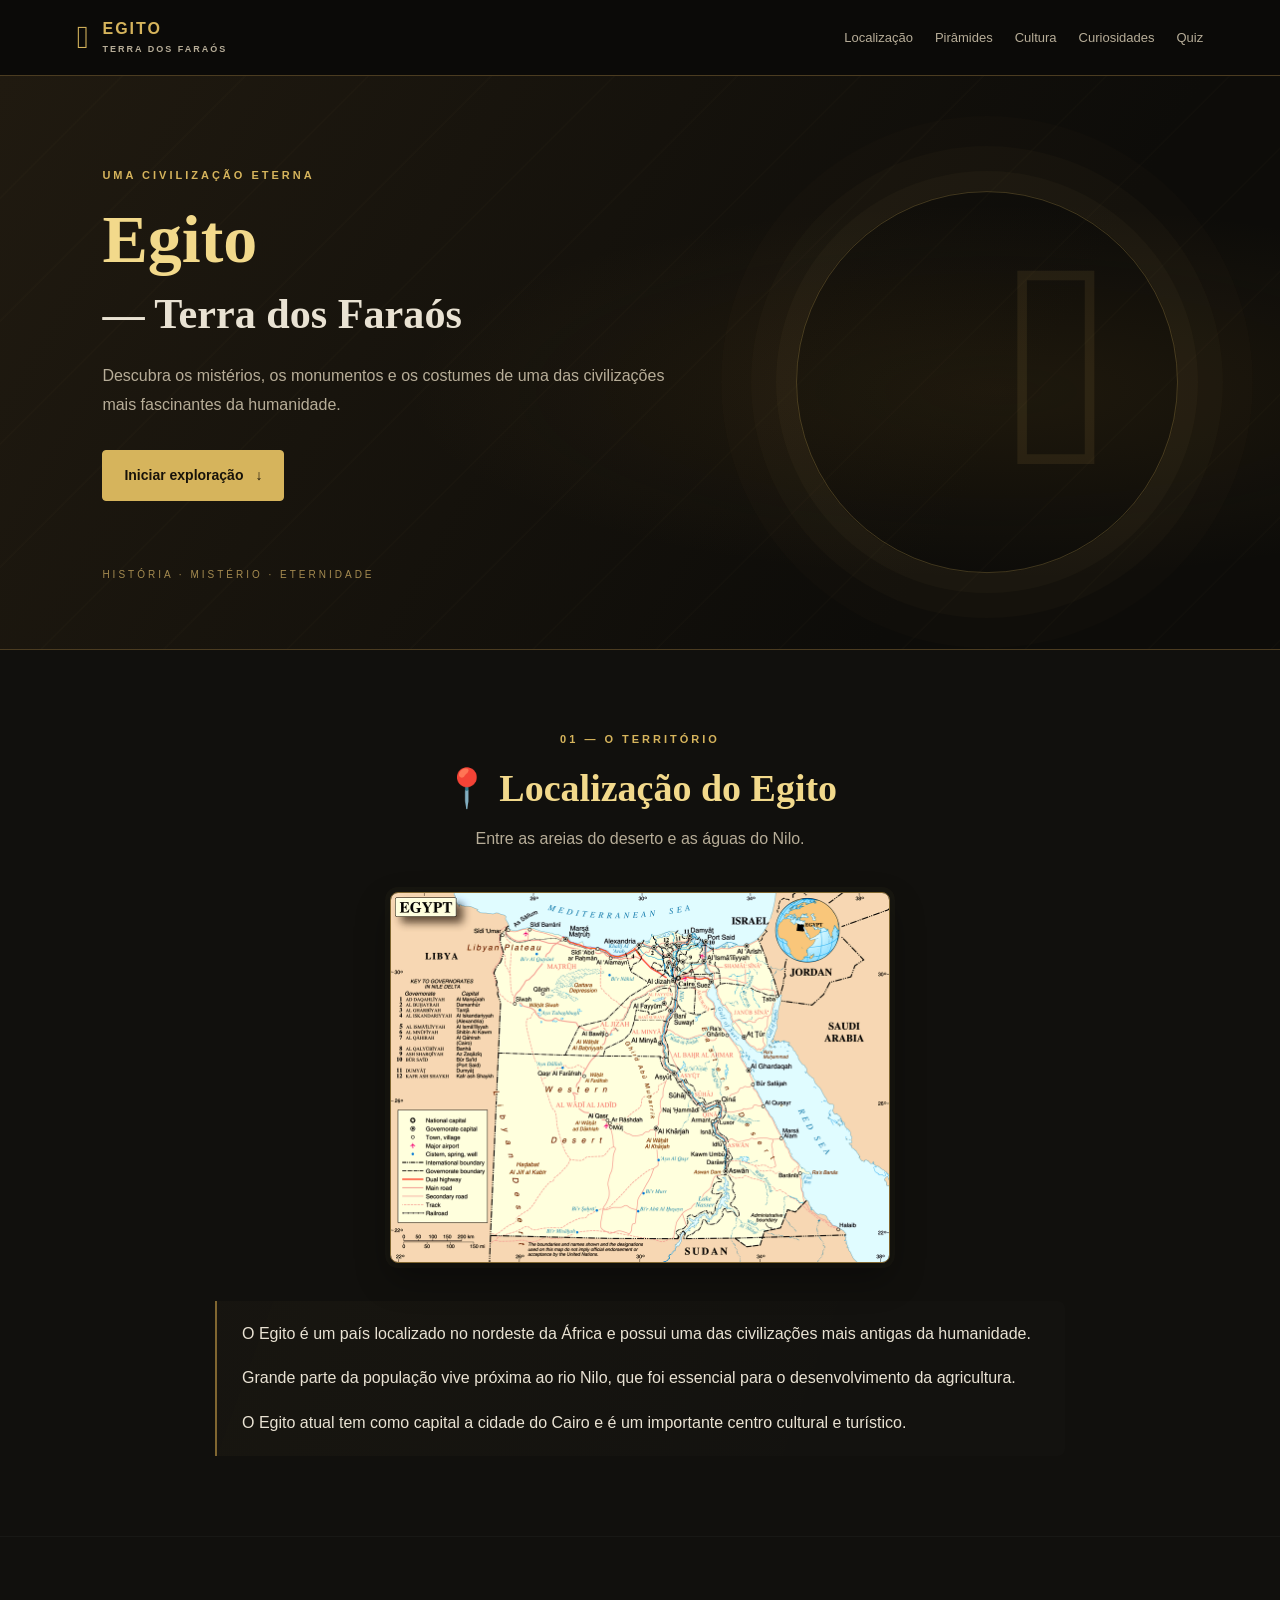
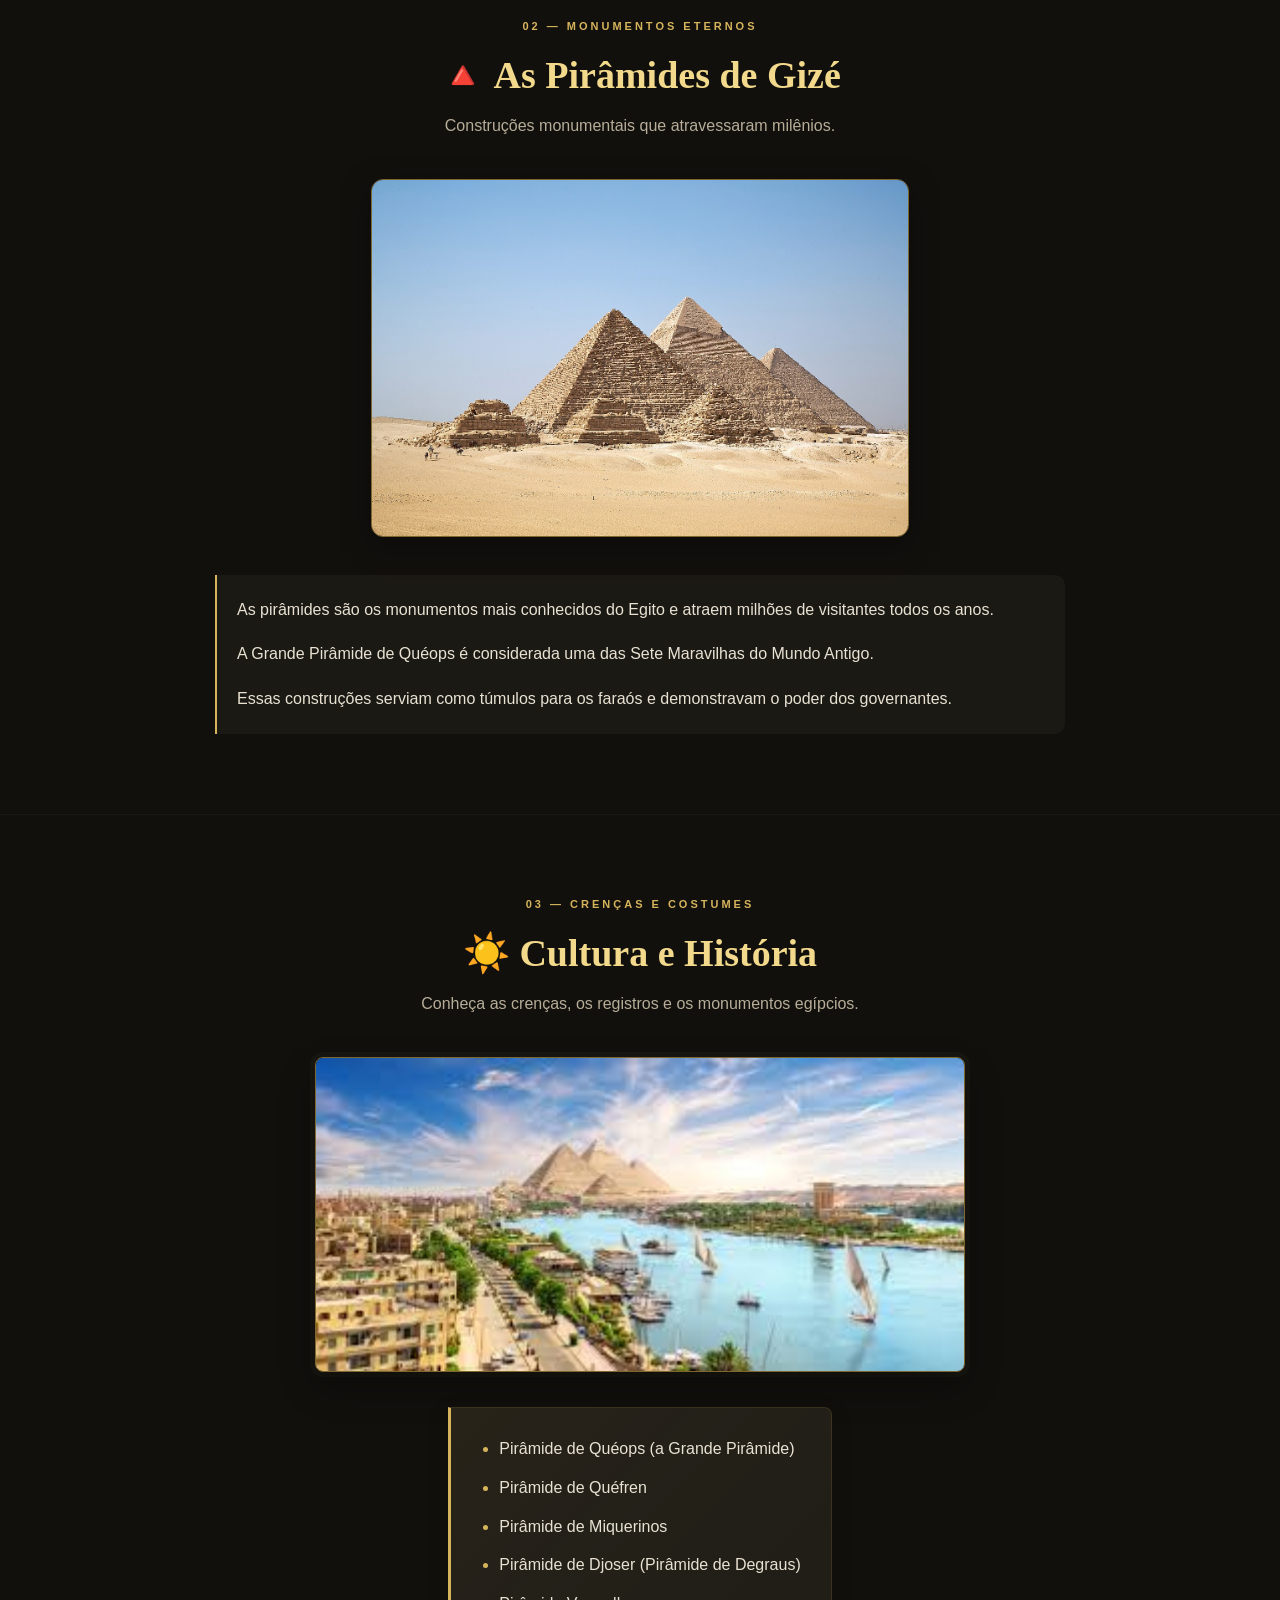
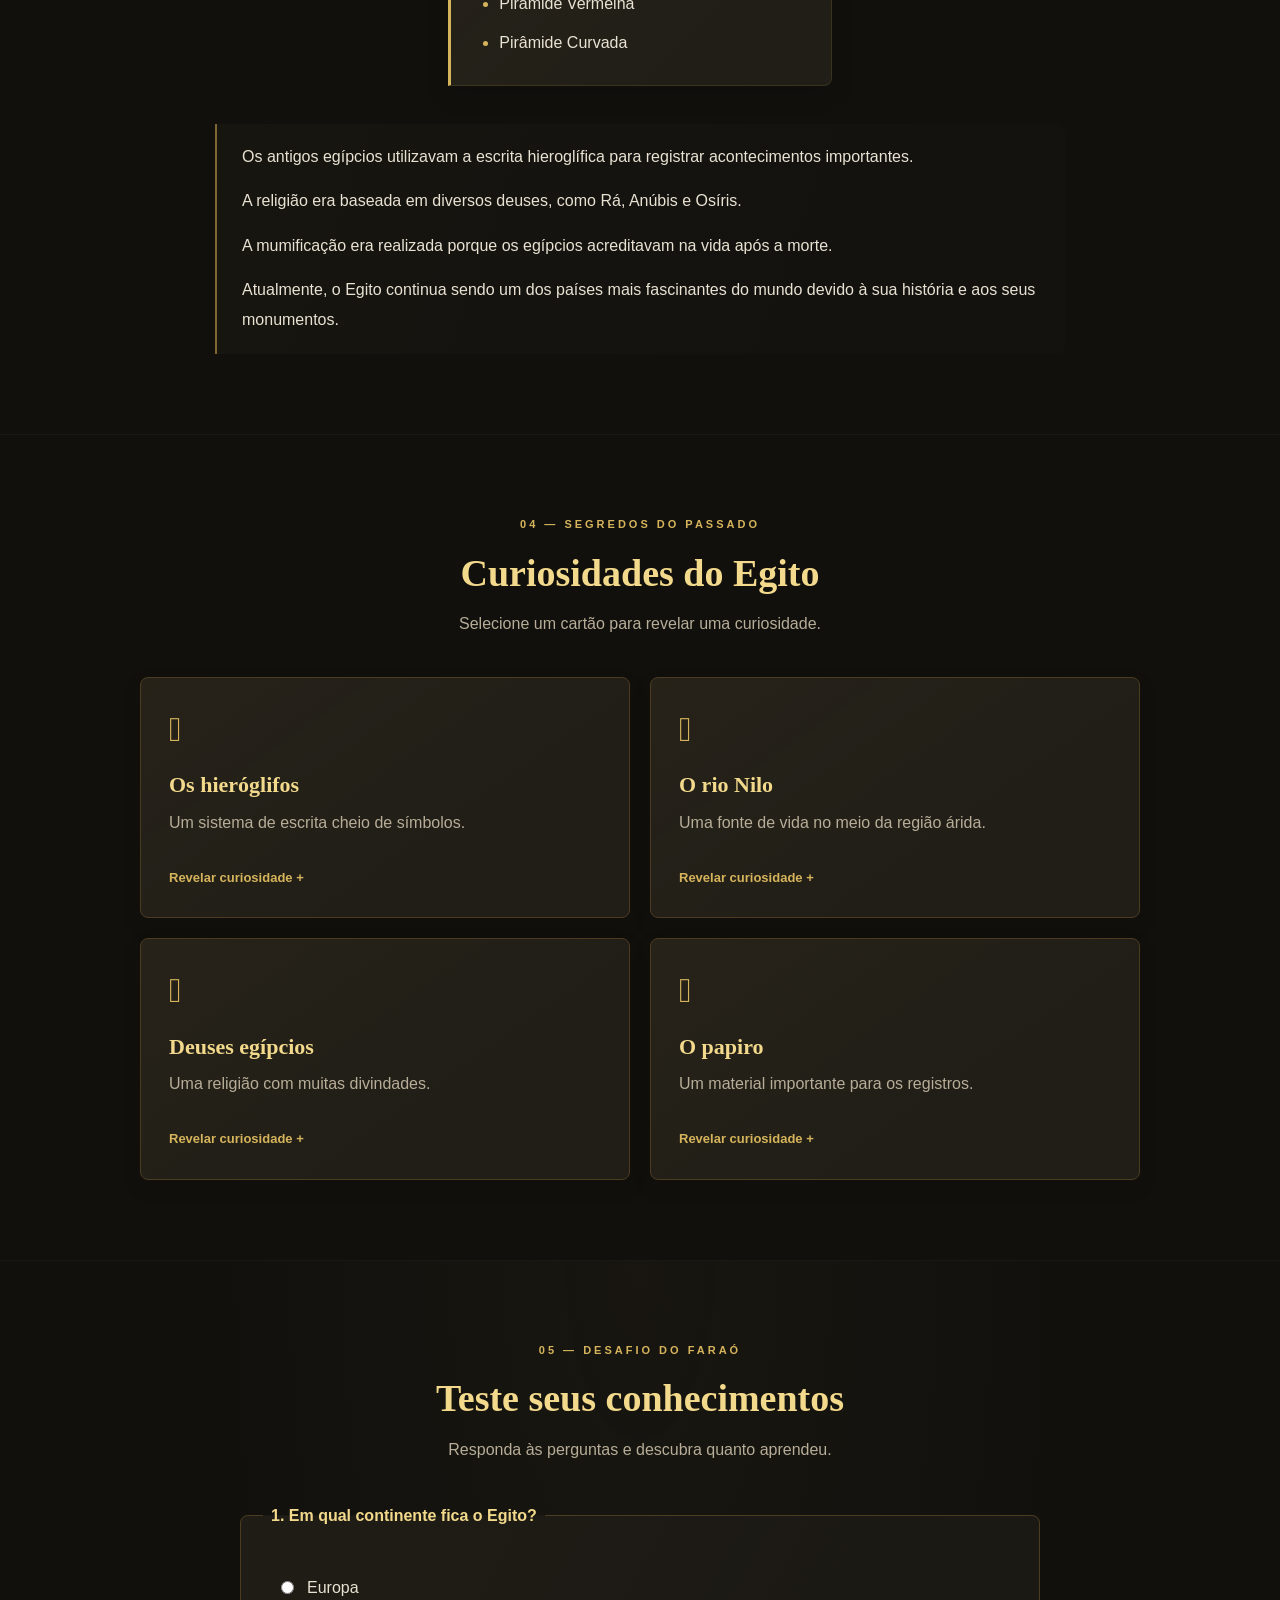
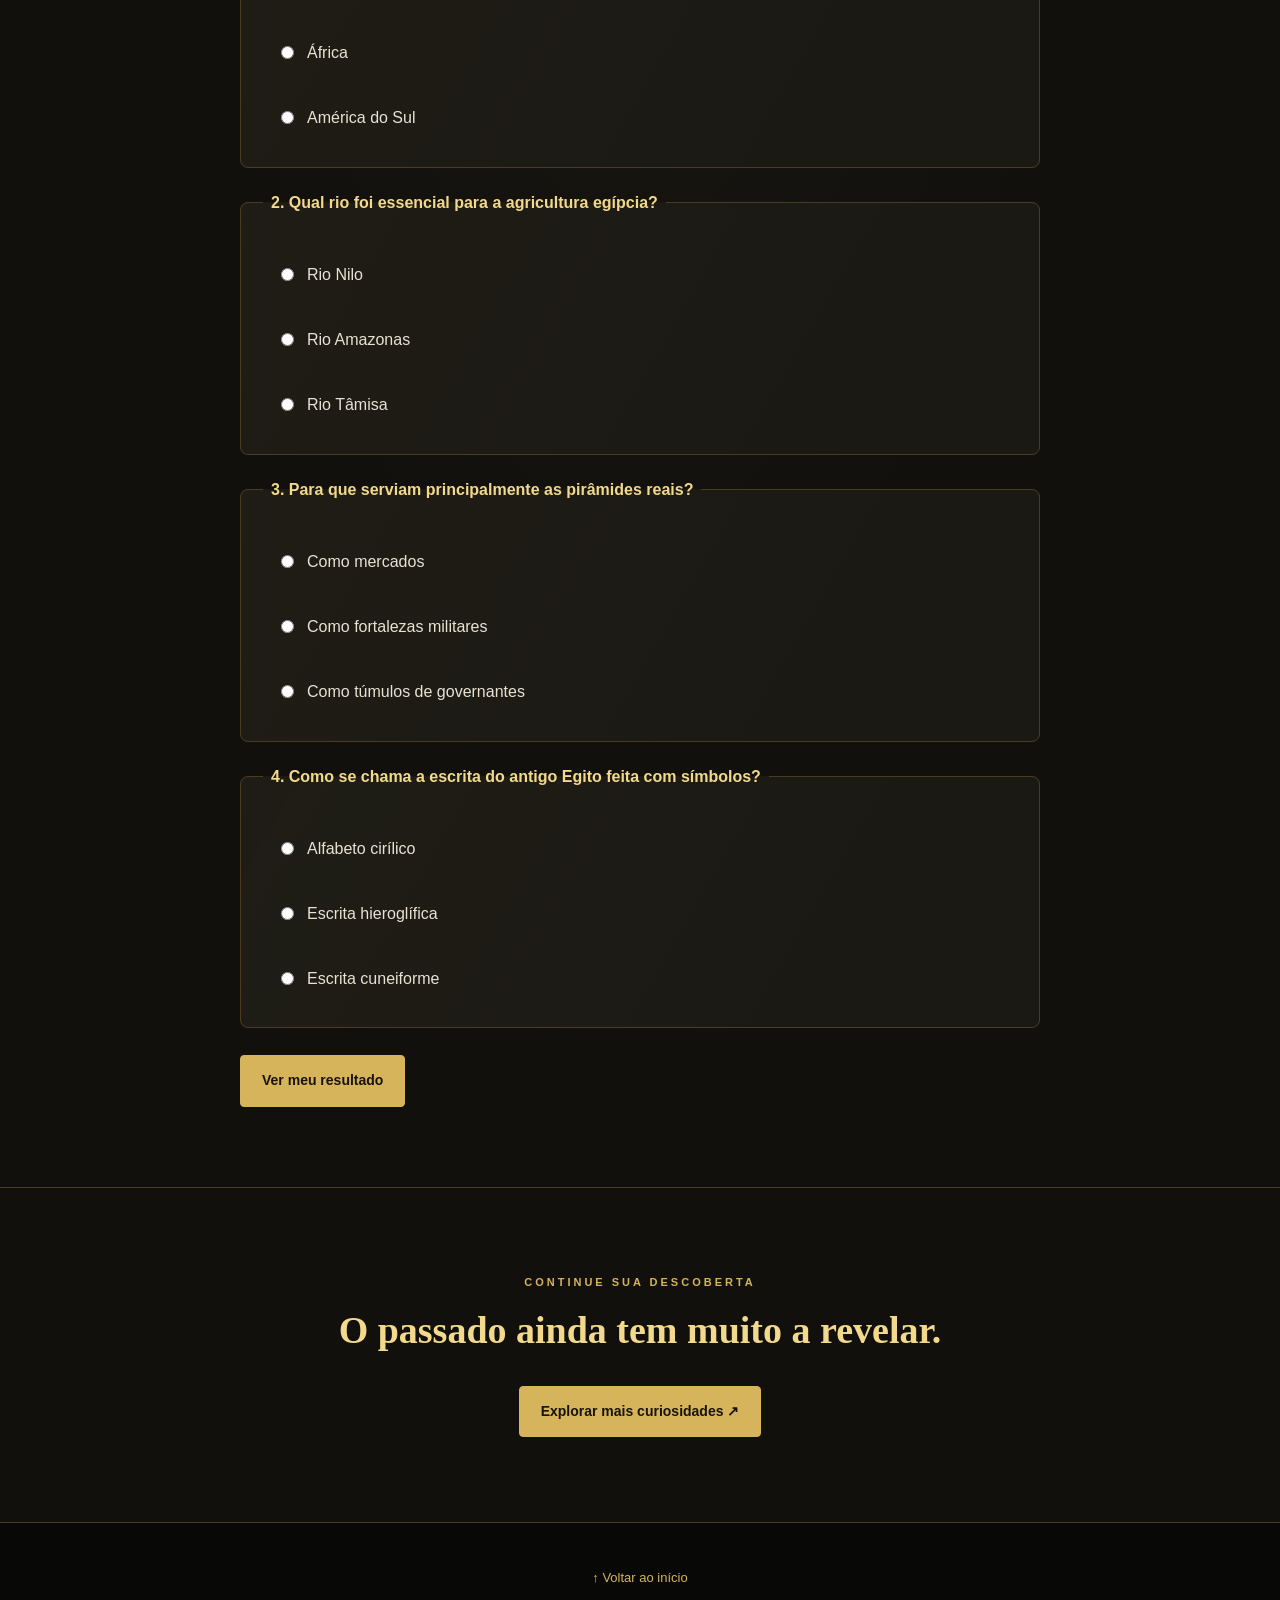
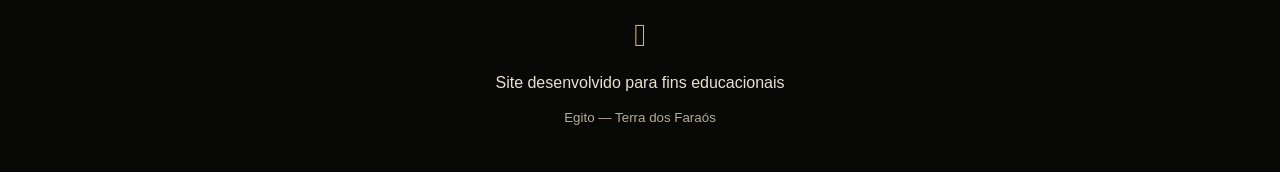
==== commit 023bf3c5: "Update index.html" ====
--- a/index.html
+++ b/index.html
@@ -92,38 +92,46 @@
             </div>
         </section>
 
-        <section class="secao secao-alternada" id="piramides">
-            <div class="titulo-secao">
-                <p class="sobretitulo">02 — MONUMENTOS ETERNOS</p>
-                <h2>🔺 As Pirâmides de Gizé</h2>
-                <p>Construções monumentais que atravessaram milênios.</p>
-            </div>
-
-            <div class="imagem-centralizada">
-                <img class="piramides"
-                     src="All_Gizah_Pyramids.jpg"
-                     alt="As pirâmides do complexo de Gizé"
-                     width="600"
-                     loading="lazy">
-            </div>
-
-            <div class="texto-secao">
-                <p>
-                    As pirâmides são os monumentos mais conhecidos do Egito
-                    e atraem milhões de visitantes todos os anos.
-                </p>
-
-                <p>
-                    A Grande Pirâmide de Quéops é considerada uma das
-                    Sete Maravilhas do Mundo Antigo.
-                </p>
-
-                <p>
-                    Essas construções serviam como túmulos para os faraós
-                    e demonstravam o poder dos governantes.
-                </p>
-            </div>
-        </section>
+        
+<section class="secao secao-alternada" id="piramides">
+
+    <div class="titulo-secao">
+        <p class="sobretitulo">02 — MONUMENTOS ETERNOS</p>
+        <h2>🔺 As Pirâmides de Gizé</h2>
+        <p>Construções monumentais que atravessaram milênios.</p>
+    </div>
+
+    <div class="conteudo-piramides">
+
+        <div class="imagem-centralizada">
+            <img class="piramides"
+                 src="All_Gizah_Pyramids.jpg"
+                 alt="As pirâmides do complexo de Gizé"
+                 width="600"
+                 loading="lazy">
+        </div>
+
+        <div class="texto-secao">
+            <p>
+                As pirâmides são os monumentos mais conhecidos do Egito
+                e atraem milhões de visitantes todos os anos.
+            </p>
+
+            <p>
+                A Grande Pirâmide de Quéops é considerada uma das
+                Sete Maravilhas do Mundo Antigo.
+            </p>
+
+            <p>
+                Essas construções serviam como túmulos para os faraós
+                e demonstravam o poder dos governantes.
+            </p>
+        </div>
+
+    </div>
+
+</section>
+
 
         <section class="secao" id="cultura">
             <div class="titulo-secao">
--- a/style.css
+++ b/style.css
@@ -1,165 +1,835 @@
 
-/* CONFIGURAÇÕES GERAIS */
+/* ========================================
+   EGITO - TERRA DOS FAROES
+   Tema: misterio, noite e ouro
+======================================== */
+
+:root {
+    --fundo: #11100D;
+    --fundo-claro: #1B1914;
+    --cartao: #211E17;
+    --dourado: #D6B45C;
+    --dourado-claro: #F2D98B;
+    --texto: #E9E2D3;
+    --texto-suave: #B7AD98;
+    --borda: #4B3C21;
+}
+
 * {
     box-sizing: border-box;
+    scroll-behavior: smooth;
+}
+
+html {
+    scroll-padding-top: 90px;
 }
 
 body {
-    background-color: #F4E8C1;
-    color: #333333;
+    margin: 0;
+    background: var(--fundo);
+    color: var(--texto);
     font-family: Arial, sans-serif;
-    margin: 20px;
-    line-height: 1.7;
-}
-
-/* CABEÇALHO E BOTÃO DE CURIOSIDADES */
-header {
-    text-align: right;
-    padding: 25px 10px 20px;
-    margin-bottom: 15px;
-}
-
-header a {
-    display: inline-block;
-    background-color: #8B4513;
-    color: #FFFFFF;
+    line-height: 1.8;
+}
+
+a {
+    color: inherit;
+}
+
+button,
+input {
+    font: inherit;
+}
+
+button,
+a {
+    -webkit-tap-highlight-color: transparent;
+}
+
+button:focus-visible,
+a:focus-visible,
+input:focus-visible {
+    outline: 3px solid var(--dourado-claro);
+    outline-offset: 4px;
+}
+
+/* CABECALHO */
+
+.cabecalho {
+    min-height: 76px;
+    padding: 12px 6%;
+    display: flex;
+    align-items: center;
+    justify-content: space-between;
+    gap: 24px;
+    background: #0B0A08;
+    border-bottom: 1px solid var(--borda);
+    position: sticky;
+    top: 0;
+    z-index: 100;
+}
+
+.marca {
+    display: flex;
+    align-items: center;
+    gap: 12px;
+    color: var(--dourado);
     text-decoration: none;
     font-weight: bold;
-    padding: 12px 20px;
-    border: 2px solid #C9A24D;
-    border-radius: 8px;
-    box-shadow: 0 3px 6px #00000020;
-    transition: background-color 0.3s, transform 0.3s;
-}
-
-header a::before {
-    content: "𓂀 ";
-    color: #F4D58D;
-}
-
-header a:hover {
-    background-color: #66300D;
+    letter-spacing: 2px;
+    line-height: 1.3;
+}
+
+.marca .simbolo {
+    font-size: 32px;
+}
+
+.marca small {
+    display: block;
+    color: var(--texto-suave);
+    font-size: 9px;
+    letter-spacing: 2px;
+    margin-top: 4px;
+}
+
+.navegacao {
+    display: flex;
+    align-items: center;
+    justify-content: flex-end;
+    gap: 22px;
+}
+
+.navegacao a {
+    color: var(--texto-suave);
+    text-decoration: none;
+    font-size: 13px;
+    transition: color 0.25s;
+}
+
+.navegacao a:hover {
+    color: var(--dourado-claro);
+}
+
+.menu-alternar {
+    display: none;
+    color: var(--dourado);
+    background: transparent;
+    border: 1px solid var(--borda);
+    border-radius: 6px;
+    padding: 8px 12px;
+    cursor: pointer;
+}
+
+/* ABERTURA */
+
+.hero {
+    min-height: 540px;
+    padding: 90px 8% 65px;
+    display: flex;
+    flex-direction: column;
+    justify-content: center;
+    position: relative;
+    overflow: hidden;
+    isolation: isolate;
+    background:
+        radial-gradient(
+            ellipse at 78% 55%,
+            #8D672322,
+            transparent 42%
+        ),
+        repeating-linear-gradient(
+            135deg,
+            transparent 0 85px,
+            #D6B45C04 86px 87px
+        ),
+        linear-gradient(120deg, #201A10, #0D0C09 75%);
+    border-bottom: 1px solid var(--borda);
+}
+
+.hero::before {
+    content: "";
+    position: absolute;
+    z-index: -1;
+    width: 380px;
+    height: 380px;
+    right: 8%;
+    top: 50%;
+    transform: translateY(-45%);
+    border: 1px solid #D6B45C40;
+    border-radius: 50%;
+    box-shadow:
+        0 0 0 20px #D6B45C08,
+        0 0 0 45px #D6B45C06,
+        0 0 0 75px #D6B45C03;
+}
+
+.hero-conteudo {
+    max-width: 760px;
+    position: relative;
+    z-index: 1;
+}
+
+.sobretitulo {
+    color: var(--dourado);
+    font-size: 11px;
+    font-weight: bold;
+    letter-spacing: 3px;
+    margin: 0 0 14px;
+}
+
+.hero h1 {
+    max-width: 800px;
+    margin: 0;
+    color: var(--dourado-claro);
+    font-family: Georgia, "Times New Roman", serif;
+    font-size: clamp(38px, 6vw, 68px);
+    line-height: 1.15;
+}
+
+.hero h1 span {
+    display: block;
+    color: var(--texto);
+    font-size: 0.62em;
+    margin-top: 12px;
+}
+
+.hero-descricao {
+    max-width: 570px;
+    color: var(--texto-suave);
+    margin: 24px 0 30px;
+}
+
+.hero-decoracao {
+    position: absolute;
+    right: 13%;
+    top: 50%;
+    transform: translateY(-50%);
+    color: #D6B45C17;
+    font-size: clamp(150px, 25vw, 290px);
+    pointer-events: none;
+}
+
+.hero-rodape {
+    margin: 65px 0 0;
+    color: #A58B50;
+    font-size: 10px;
+    letter-spacing: 3px;
+}
+
+/* BOTOES */
+
+.botao-dourado {
+    display: inline-flex;
+    align-items: center;
+    justify-content: center;
+    gap: 12px;
+    padding: 12px 21px;
+    border: 1px solid var(--dourado);
+    border-radius: 4px;
+    background: var(--dourado);
+    color: #18130A;
+    text-decoration: none;
+    font-weight: bold;
+    font-size: 14px;
+    cursor: pointer;
+    transition:
+        background 0.25s,
+        color 0.25s,
+        transform 0.25s,
+        box-shadow 0.25s;
+}
+
+.botao-dourado:hover {
+    background: var(--dourado-claro);
     transform: translateY(-2px);
-}
-
-header a:focus-visible {
-    outline: 3px solid #C9A24D;
-    outline-offset: 3px;
-}
-
-/* TÍTULO PRINCIPAL */
-.introducao {
+    box-shadow: 0 5px 20px #D6B45C25;
+}
+
+.botao-revelar {
+    margin-top: auto;
+    padding: 10px 0 0;
+    border: none;
+    background: transparent;
+    color: var(--dourado);
+    text-align: left;
+    font-weight: bold;
+    font-size: 13px;
+    cursor: pointer;
+}
+
+.botao-revelar:hover {
+    color: var(--dourado-claro);
+}
+
+/* SECOES */
+
+.secao {
+    padding: 80px 8%;
+    position: relative;
+    isolation: isolate;
+    scroll-margin-top: 85px;
+
+    background:
+        radial-gradient(
+            ellipse at 8% 18%,
+            #D6B45C08,
+            transparent 35%
+        ),
+        repeating-linear-gradient(
+            135deg,
+            transparent 0 95px,
+            #D6B45C025 96px 97px
+        ),
+        var(--fundo);
+}
+
+.secao-alternada {
+    background:
+        radial-gradient(
+            ellipse at 90% 20%,
+            #D6B45C0B,
+            transparent 35%
+        ),
+        repeating-linear-gradient(
+            45deg,
+            transparent 0 110px,
+            #D6B45C025 111px 112px
+        ),
+        var(--fundo-claro);
+
+    border-top: 1px solid #FFFFFF08;
+    border-bottom: 1px solid #FFFFFF08;
+}
+
+.titulo-secao {
+    max-width: 850px;
+    margin: 0 auto 38px;
     text-align: center;
-    padding: 15px 10px;
-    margin-bottom: 25px;
-}
-
-h1 {
-    color: #8B4513;
-    font-size: 34px;
+}
+
+.titulo-secao .sobretitulo {
+    margin-bottom: 14px;
+}
+
+.titulo-secao h2,
+.convite-final h2 {
+    margin: 0;
+    color: var(--dourado-claro);
+    font-family: Georgia, "Times New Roman", serif;
+    font-size: clamp(26px, 4vw, 38px);
     line-height: 1.3;
-}
-
-.introducao h3 {
-    color: #6B5A40;
-    font-weight: normal;
-}
-
-/* TÍTULOS DAS SEÇÕES */
-h2 {
-    color: #8B4513;
-    margin-top: 25px;
-    margin-bottom: 15px;
-}
-
-/* DIVISÓRIAS */
-hr {
-    border: none;
-    border-top: 2px solid #C9A24D;
-    margin-top: 25px;
-    margin-bottom: 25px;
-}
-
-.divisoria-principal {
-    width: 85%;
-}
-
-.divisoria-secao {
-    width: 60%;
+    text-wrap: balance;
+}
+
+.titulo-secao > p:last-child {
+    color: var(--texto-suave);
+    margin: 12px 0 0;
 }
 
 /* IMAGENS */
+
 .imagem-centralizada {
     text-align: center;
-    margin: 20px 0;
+    margin: 35px auto;
+    position: relative;
 }
 
 .mapa,
 .piramides,
 .nilo {
+    display: block;
     max-width: 100%;
     height: auto;
+    margin: 0 auto;
+    border: 1px solid #806630;
     border-radius: 8px;
-    box-shadow: 0 4px 10px #00000020;
-}
-
-/* LISTA DE PIRÂMIDES */
+    box-shadow:
+        0 15px 35px #00000055,
+        0 0 0 5px #D6B45C08;
+    transition:
+        transform 0.35s,
+        box-shadow 0.35s;
+}
+
+.mapa {
+    width: min(100%, 500px);
+}
+
+.piramides {
+    width: min(100%, 850px);
+}
+
+.nilo {
+    width: min(100%, 650px);
+}
+
+.mapa:hover,
+.piramides:hover,
+.nilo:hover {
+    transform: translateY(-3px);
+    box-shadow:
+        0 20px 40px #00000065,
+        0 0 0 5px #D6B45C10;
+}
+
+/* TEXTOS COM MAIS INTEGRACAO VISUAL */
+
+.texto-secao {
+    max-width: 850px;
+    margin: 38px auto 0;
+    padding: 18px 25px;
+    background: linear-gradient(
+        110deg,
+        #D6B45C08,
+        #FFFFFF02 75%
+    );
+    border-left: 2px solid #806630;
+    border-radius: 0 8px 8px 0;
+}
+
+.texto-secao p {
+    margin: 14px 0;
+    color: var(--texto);
+    line-height: 1.9;
+}
+
+.texto-secao p:first-child {
+    margin-top: 0;
+}
+
+.texto-secao p:last-child {
+    margin-bottom: 0;
+}
+
 .lista-piramides {
     width: fit-content;
     max-width: 100%;
-    margin: 20px auto;
-    padding-left: 25px;
+    margin: 35px auto;
+    padding: 22px 30px 22px 48px;
+    color: var(--texto);
+    background:
+        linear-gradient(135deg, #D6B45C09, transparent 75%),
+        var(--cartao);
+    border: 1px solid #D6B45C20;
+    border-left: 3px solid var(--dourado);
+    border-radius: 0 8px 8px 0;
+    box-shadow: 0 8px 25px #00000020;
 }
 
 .lista-piramides li {
-    padding: 3px 0;
-}
-
-/* PARÁGRAFOS */
-p {
-    margin: 15px 0;
-}
-
-/* RODAPÉ */
-footer {
+    padding: 5px 0;
+}
+
+.lista-piramides li::marker {
+    color: var(--dourado);
+}
+
+/* CURIOSIDADES */
+
+.grade-curiosidades {
+    display: grid;
+    grid-template-columns: repeat(2, minmax(0, 1fr));
+    gap: 20px;
+    max-width: 1000px;
+    margin: 35px auto 0;
+}
+
+.cartao-curiosidade {
+    min-width: 0;
+    display: flex;
+    flex-direction: column;
+    align-items: flex-start;
+    padding: 28px;
+    background:
+        linear-gradient(145deg, #D6B45C08, transparent 65%),
+        var(--cartao);
+    border: 1px solid var(--borda);
+    border-radius: 8px;
+    box-shadow: 0 8px 22px #00000015;
+    transition:
+        border-color 0.3s,
+        transform 0.3s,
+        box-shadow 0.3s;
+}
+
+.cartao-curiosidade:hover {
+    border-color: var(--dourado);
+    transform: translateY(-4px);
+    box-shadow: 0 12px 28px #00000035;
+}
+
+.cartao-icone {
+    color: var(--dourado);
+    font-size: 34px;
+    line-height: 1.4;
+}
+
+.cartao-curiosidade h3 {
+    color: var(--dourado-claro);
+    margin: 12px 0 4px;
+    font-family: Georgia, "Times New Roman", serif;
+    font-size: 22px;
+}
+
+.cartao-curiosidade > p:not(.resposta-curiosidade) {
+    color: var(--texto-suave);
+    margin: 0 0 18px;
+}
+
+.resposta-curiosidade {
+    width: 100%;
+    margin: 16px 0 0;
+    padding-top: 14px;
+    border-top: 1px solid var(--borda);
+    color: var(--texto);
+    font-size: 14px;
+    line-height: 1.8;
+}
+
+.resposta-curiosidade[hidden],
+.resultado-quiz[hidden] {
+    display: none;
+}
+
+/* QUIZ */
+
+.area-quiz {
+    background:
+        radial-gradient(
+            ellipse at 50% 0%,
+            #D6B45C09,
+            transparent 50%
+        ),
+        var(--fundo);
+}
+
+.quiz {
+    max-width: 800px;
+    margin: 35px auto 0;
+}
+
+.pergunta {
+    min-width: 0;
+    margin: 0 0 22px;
+    padding: 22px;
+    border: 1px solid var(--borda);
+    border-radius: 8px;
+    background:
+        linear-gradient(120deg, #D6B45C06, transparent 75%),
+        var(--fundo-claro);
+    transition: border-color 0.25s;
+}
+
+.pergunta:focus-within {
+    border-color: #806630;
+}
+
+.pergunta legend {
+    max-width: 100%;
+    padding: 0 8px;
+    color: var(--dourado-claro);
+    font-weight: bold;
+    line-height: 1.6;
+}
+
+.pergunta label {
+    display: flex;
+    align-items: flex-start;
+    gap: 10px;
+    margin-top: 12px;
+    padding: 11px 12px;
+    border: 1px solid transparent;
+    border-radius: 5px;
+    color: var(--texto);
+    cursor: pointer;
+    transition: background 0.2s, border-color 0.2s;
+}
+
+.pergunta label:hover {
+    background: #D6B45C0D;
+    border-color: var(--borda);
+}
+
+.pergunta input {
+    margin-top: 7px;
+    accent-color: var(--dourado);
+}
+
+.botao-quiz {
+    margin-top: 5px;
+}
+
+.resultado-quiz {
+    margin-top: 25px;
+    padding: 22px;
+    border: 1px solid var(--dourado);
+    border-radius: 8px;
+    background: var(--cartao);
+    color: var(--texto);
+}
+
+/* ENCERRAMENTO */
+
+.convite-final {
+    padding: 85px 8%;
     text-align: center;
-    color: #6B5A40;
+    background:
+        radial-gradient(
+            ellipse at center,
+            #70501B25,
+            transparent 70%
+        ),
+        repeating-linear-gradient(
+            135deg,
+            transparent 0 100px,
+            #D6B45C025 101px 102px
+        ),
+        #0B0A08;
+    border-top: 1px solid var(--borda);
+}
+
+.convite-final h2 {
+    max-width: 650px;
+    margin: 0 auto 25px;
+}
+
+.convite-final .botao-dourado {
+    margin-top: 5px;
+}
+
+/* RODAPE */
+
+.rodape {
+    padding: 40px 20px;
+    text-align: center;
+    background: #080806;
+    border-top: 1px solid var(--borda);
+}
+
+.voltar-topo {
+    color: var(--dourado);
+    text-decoration: none;
+    font-size: 13px;
+}
+
+.voltar-topo:hover {
+    color: var(--dourado-claro);
+}
+
+.rodape > p {
+    color: var(--dourado);
+    font-size: 32px;
+    margin: 15px 0 0;
+}
+
+.rodape h4 {
+    margin: 5px 0;
+    color: var(--texto);
+    font-weight: normal;
+}
+
+.rodape small {
+    color: var(--texto-suave);
+}
+
+/* ANIMACOES DE ENTRADA DURANTE A ROLAGEM */
+
+/* Navegadores que suportam animacoes ligadas a rolagem */
+@supports (animation-timeline: view()) {
+    .titulo-secao,
+    .imagem-centralizada,
+    .texto-secao,
+    .lista-piramides,
+    .grade-curiosidades,
+    .quiz,
+    .convite-final > * {
+        animation: aparecer linear both;
+        animation-timeline: view();
+        animation-range: entry 0% entry 25%;
+    }
+}
+
+@keyframes aparecer {
+    from {
+        opacity: 0.35;
+        transform: translateY(22px);
+    }
+
+    to {
+        opacity: 1;
+        transform: translateY(0);
+    }
+}
+
+/* CELULARES E TABLETS */
+
+@media (max-width: 800px) {
+    .cabecalho {
+        flex-wrap: wrap;
+        padding: 12px 5%;
+    }
+
+    .menu-alternar {
+        display: block;
+    }
+
+    .navegacao {
+        display: none;
+        width: 100%;
+        flex-direction: column;
+        align-items: stretch;
+        gap: 0;
+        padding-top: 8px;
+        border-top: 1px solid var(--borda);
+    }
+
+    .navegacao.aberto {
+        display: flex;
+    }
+
+    .navegacao a {
+        padding: 10px 4px;
+    }
+
+    .hero {
+        min-height: 450px;
+        padding: 70px 7% 45px;
+    }
+
+    .hero-decoracao {
+        right: -25px;
+        top: 38%;
+        font-size: 180px;
+    }
+
+    .hero-rodape {
+        margin-top: 45px;
+    }
+
+    .secao {
+        padding: 60px 6%;
+    }
+
+    .grade-curiosidades {
+        gap: 14px;
+    }
+
+    .cartao-curiosidade {
+        padding: 20px;
+    }
+
+    .texto-secao {
+        padding: 17px 20px;
+    }
+}
+
+@media (max-width: 480px) {
+    .hero {
+        min-height: 420px;
+        padding-top: 55px;
+    }
+
+    .hero-decoracao {
+        top: 30%;
+        font-size: 130px;
+    }
+
+    .hero h1 {
+        font-size: 39px;
+    }
+
+    .hero-rodape {
+        font-size: 9px;
+        letter-spacing: 2px;
+    }
+
+    .secao {
+        padding: 48px 5%;
+    }
+
+    .titulo-secao {
+        margin-bottom: 28px;
+    }
+
+    .grade-curiosidades {
+        grid-template-columns: 1fr;
+    }
+
+    .cartao-curiosidade {
+        padding: 22px;
+    }
+
+    .pergunta {
+        padding: 17px;
+    }
+
+    .lista-piramides {
+        padding-left: 35px;
+        padding-right: 15px;
+    }
+
+    .texto-secao {
+        padding: 15px 16px;
+    }
+
+    .convite-final {
+        padding: 65px 6%;
+    }
+}
+
+/* ACESSIBILIDADE: REDUZ MOVIMENTOS SE SOLICITADO */
+
+@media (prefers-reduced-motion: reduce) {
+    *,
+    *::before,
+    *::after {
+        scroll-behavior: auto !important;
+        animation: none !important;
+        transition: none !important;
+    }
+   }
+   
+/* Pirâmides: imagem e texto lado a lado */
+#piramides .imagem-centralizada {
+    display: flex;
+    align-items: center;
+    gap: 30px;
     margin-top: 25px;
-    padding: 10px;
-}
-
-footer h4 {
-    font-weight: normal;
-}
-
-/* ADAPTAÇÃO PARA CELULARES */
-@media (max-width: 600px) {
-    body {
-        margin: 12px;
-    }
-
-    header {
-        text-align: center;
-        padding-top: 15px;
-    }
-
-    h1 {
-        font-size: 27px;
-    }
-
-    h2 {
-        font-size: 21px;
-    }
-
-    .introducao h3 {
-        font-size: 17px;
-    }
-
-    .divisoria-principal {
-        width: 95%;
-    }
-
-    .divisoria-secao {
-        width: 75%;
-    }
-}
+}
+
+#piramides .imagem-centralizada img {
+    width: 50%;
+    max-width: 600px;
+    height: auto;
+    display: block;
+    border-radius: 12px;
+    box-shadow: 0 8px 30px rgba(0, 0, 0, 0.35);
+}
+
+#piramides .texto-secao {
+    flex: 1;
+    min-width: 0;
+    padding: 20px;
+    background: rgba(33, 30, 23, 0.65);
+    border-left: 2px solid var(--dourado);
+    border-radius: 0 10px 10px 0;
+}
+
+/* No celular, imagem em cima e texto embaixo */
+@media (max-width: 700px) {
+    #piramides .imagem-centralizada {
+        flex-direction: column;
+        gap: 18px;
+    }
+
+    #piramides .imagem-centralizada img {
+        width: 100%;
+        max-width: 100%;
+    }
+
+    #piramides .texto-secao {
+        width: 100%;
+        box-sizing: border-box;
+    }
+}
+
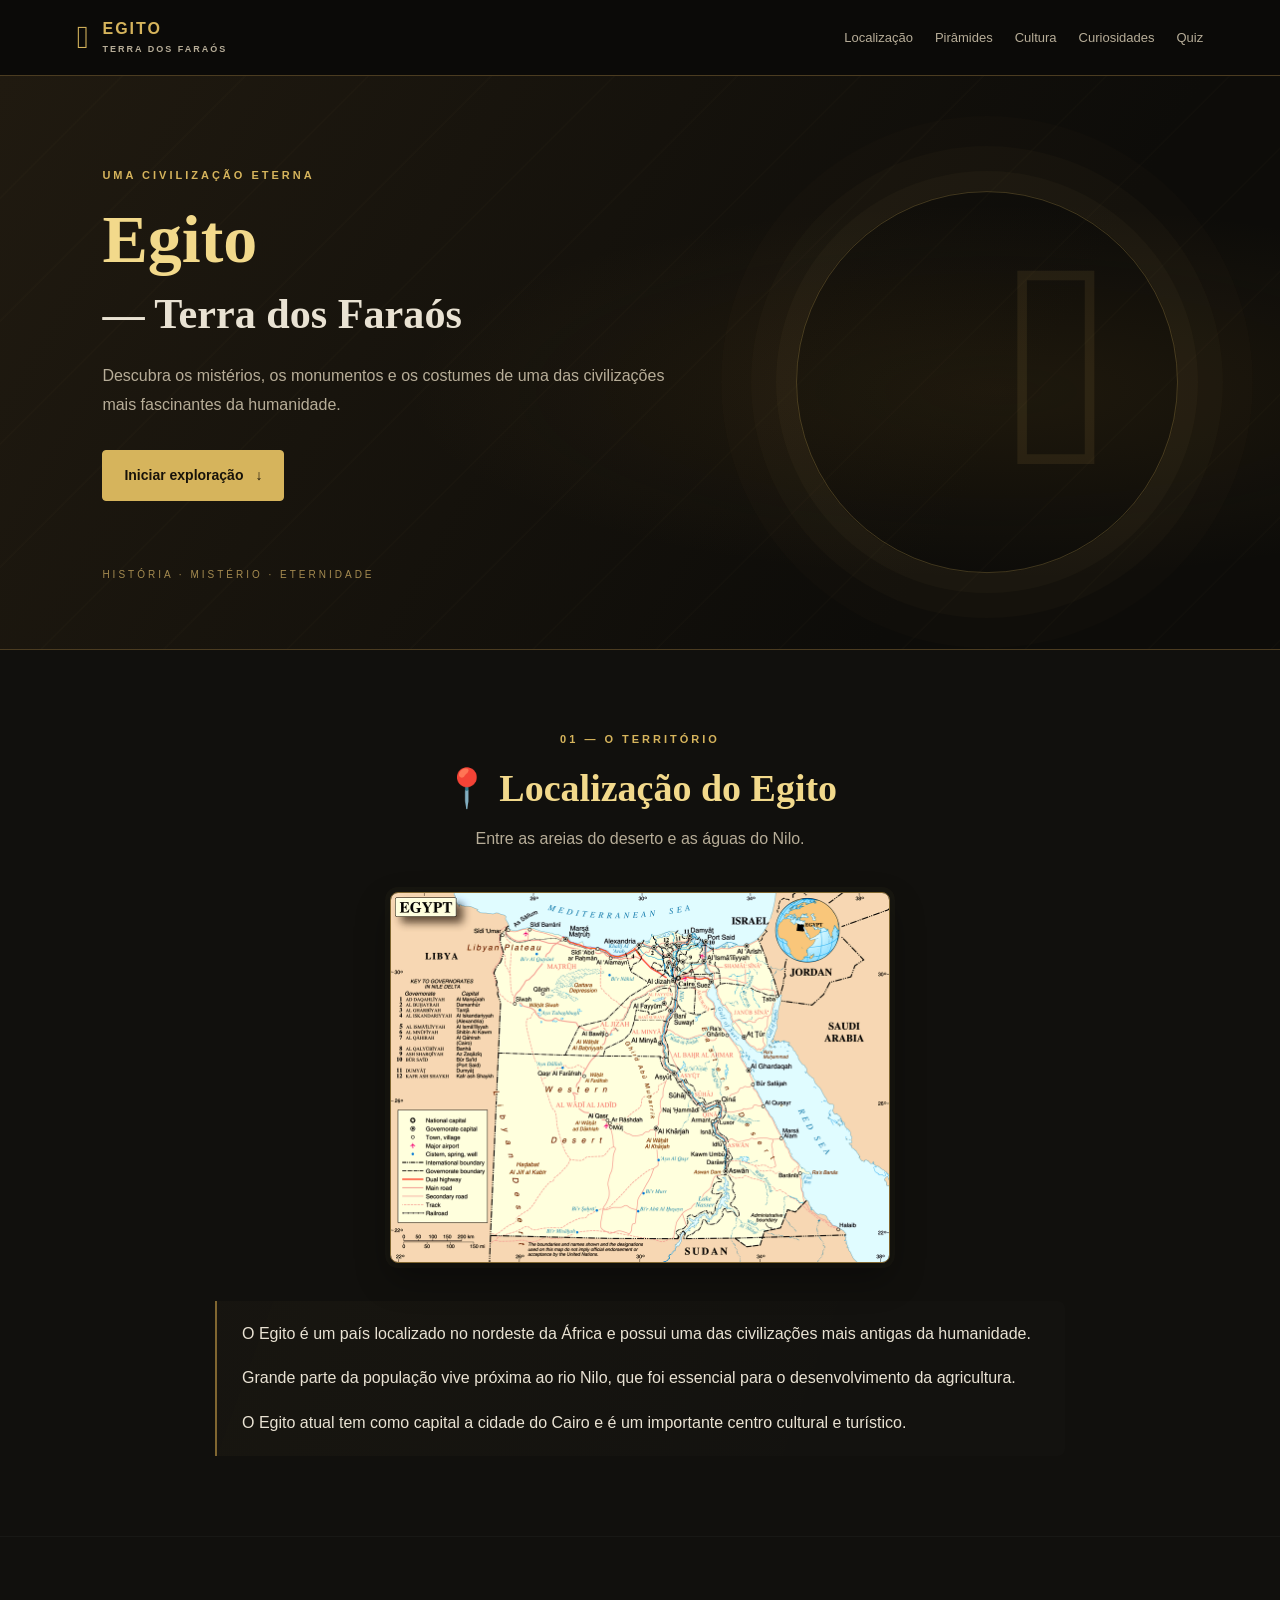
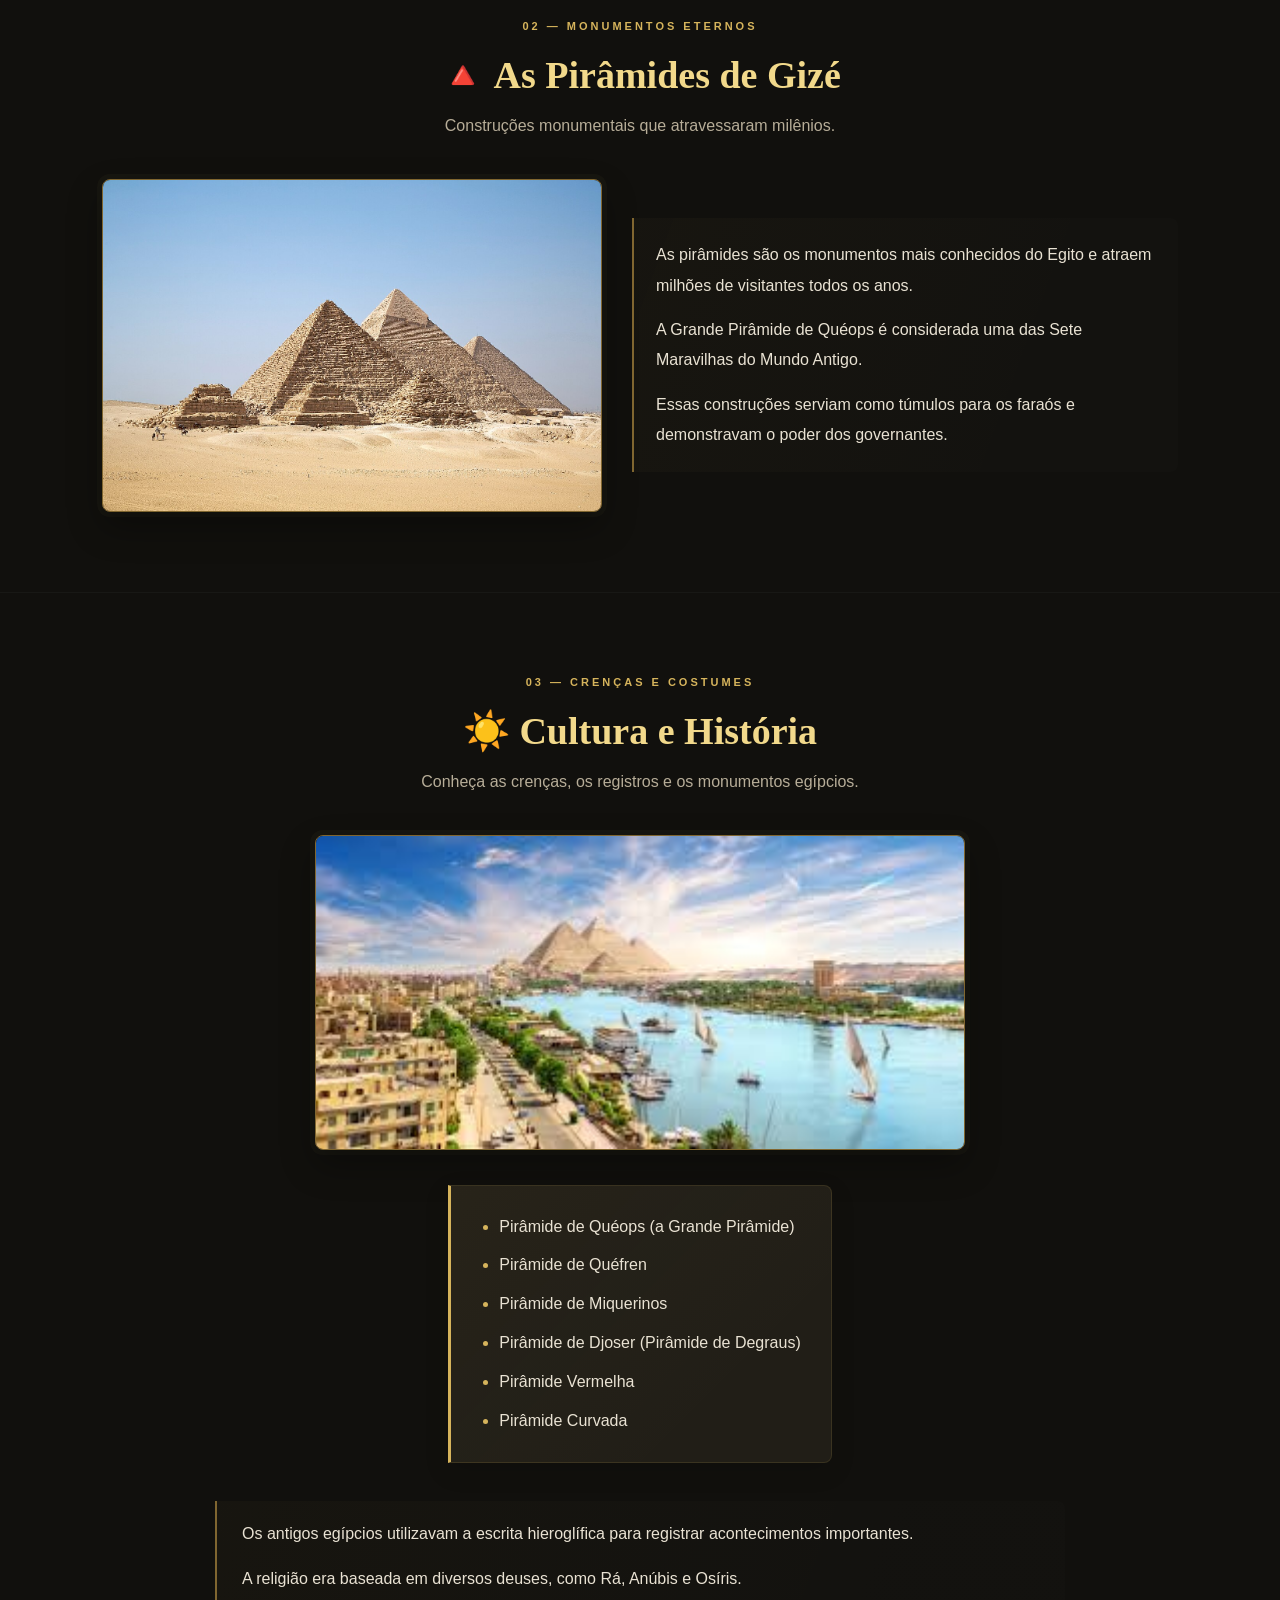
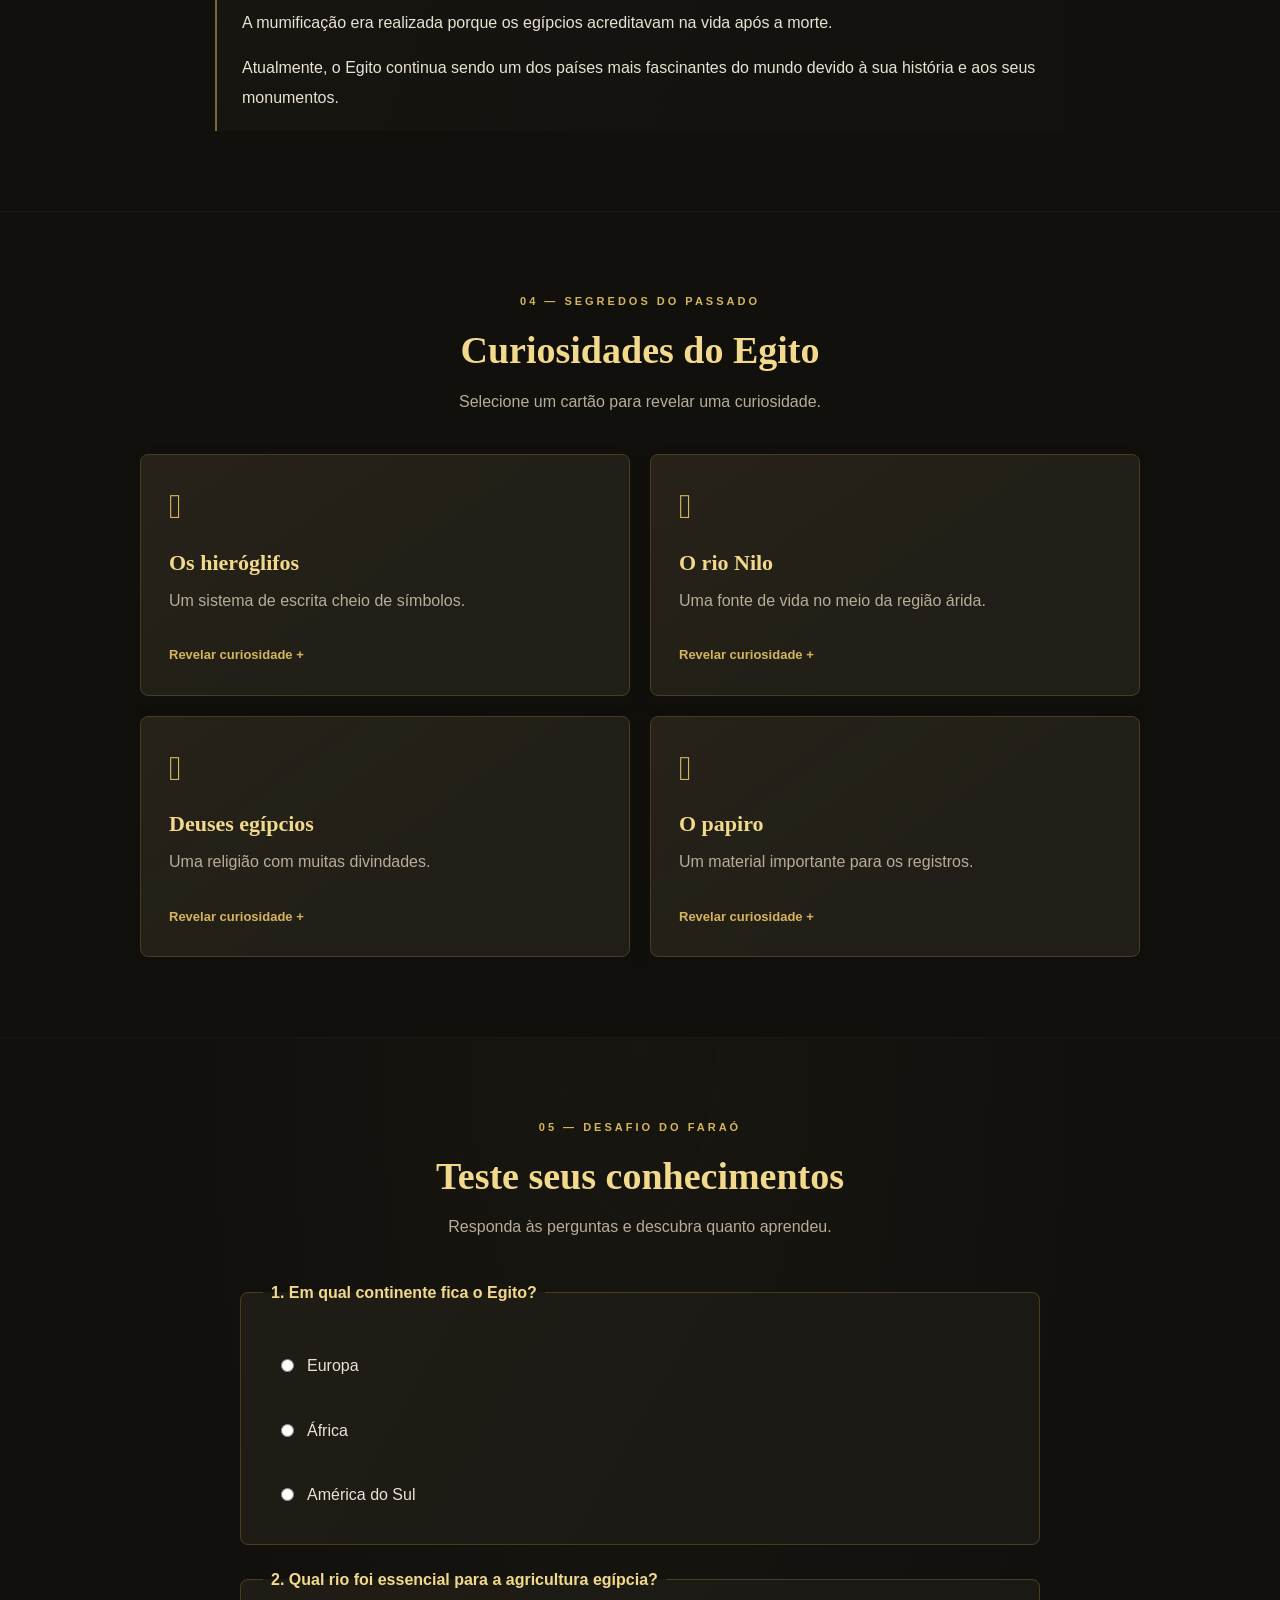
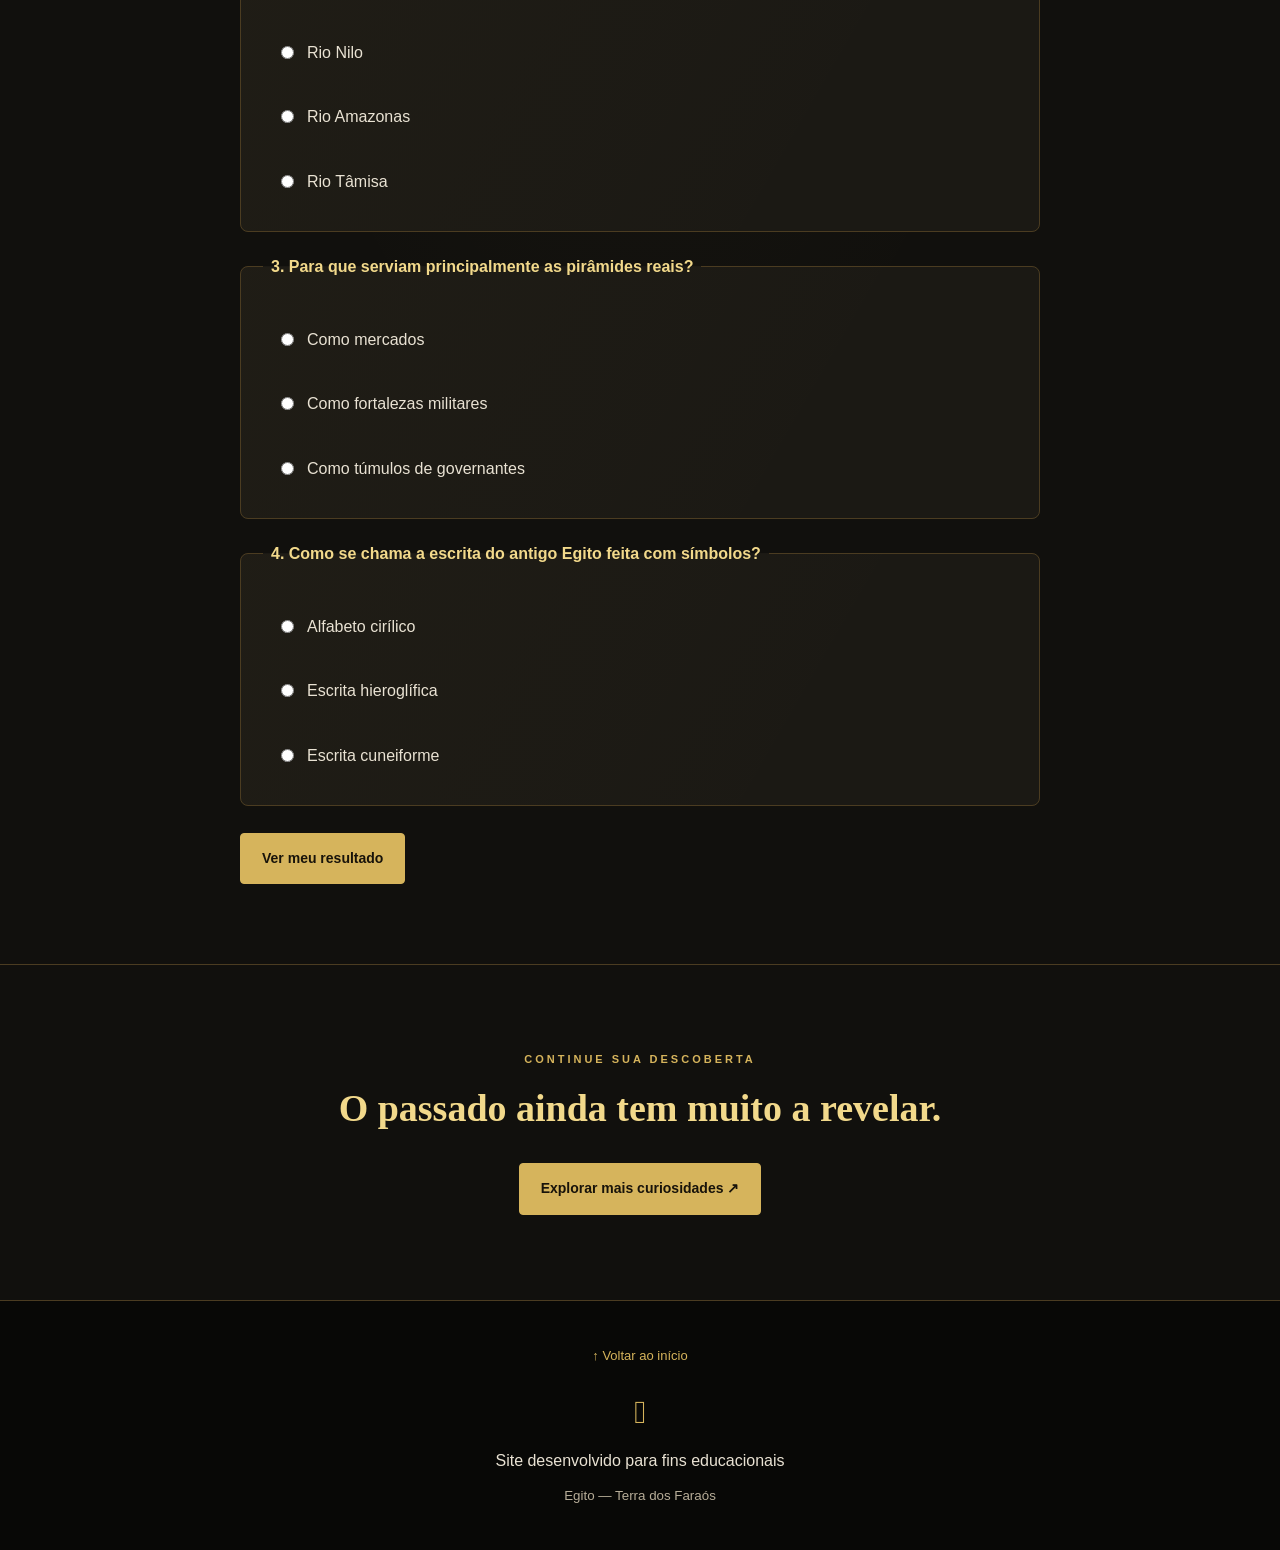
==== commit 48224f40: "Update index.html" ====
--- a/index.html
+++ b/index.html
@@ -93,6 +93,7 @@
         </section>
 
         
+
 <section class="secao secao-alternada" id="piramides">
 
     <div class="titulo-secao">
@@ -131,6 +132,7 @@
     </div>
 
 </section>
+
 
 
         <section class="secao" id="cultura">
--- a/style.css
+++ b/style.css
@@ -789,47 +789,48 @@
     }
    }
    
-/* Pirâmides: imagem e texto lado a lado */
-#piramides .imagem-centralizada {
+
+/* PIRAMIDES: IMAGEM E TEXTO LADO A LADO */
+
+#piramides .conteudo-piramides {
     display: flex;
     align-items: center;
     gap: 30px;
-    margin-top: 25px;
-}
-
-#piramides .imagem-centralizada img {
-    width: 50%;
-    max-width: 600px;
-    height: auto;
-    display: block;
-    border-radius: 12px;
-    box-shadow: 0 8px 30px rgba(0, 0, 0, 0.35);
+    max-width: 1200px;
+    margin: 0 auto;
+}
+
+#piramides .imagem-centralizada {
+    flex: 1;
+    min-width: 0;
+    margin: 0;
+}
+
+#piramides .imagem-centralizada .piramides {
+    width: 100%;
+    max-width: none;
+    margin: 0;
 }
 
 #piramides .texto-secao {
     flex: 1;
     min-width: 0;
-    padding: 20px;
-    background: rgba(33, 30, 23, 0.65);
-    border-left: 2px solid var(--dourado);
-    border-radius: 0 10px 10px 0;
-}
-
-/* No celular, imagem em cima e texto embaixo */
+    max-width: none;
+    margin: 0;
+    padding: 22px;
+}
+
+/* CELULAR E TELAS ESTREITAS */
+
 @media (max-width: 700px) {
-    #piramides .imagem-centralizada {
+    #piramides .conteudo-piramides {
         flex-direction: column;
-        gap: 18px;
-    }
-
-    #piramides .imagem-centralizada img {
-        width: 100%;
-        max-width: 100%;
-    }
-
+        align-items: stretch;
+        gap: 22px;
+    }
+
+    #piramides .imagem-centralizada,
     #piramides .texto-secao {
         width: 100%;
-        box-sizing: border-box;
-    }
-}
-
+    }
+}
